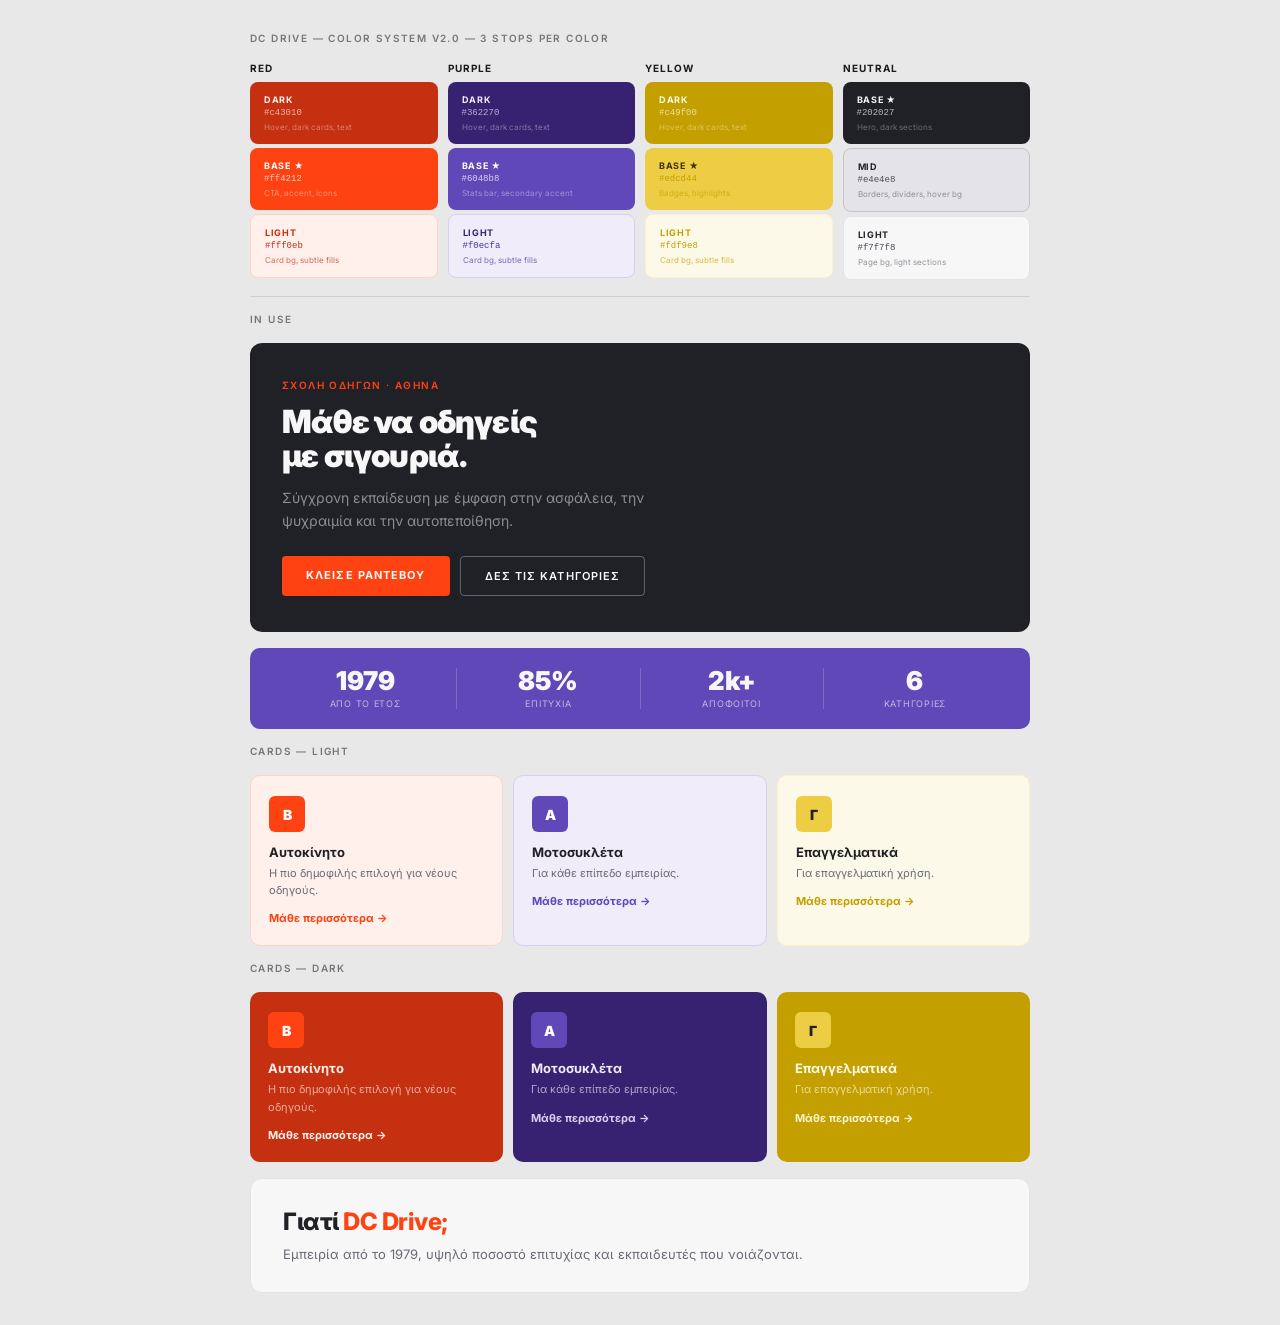
==== color-preview.html @ bf5eeef8 "Color: dark yellow #c49f00" ====
<!DOCTYPE html>
<html lang="el">
<head>
<meta charset="UTF-8">
<meta name="viewport" content="width=device-width, initial-scale=1.0">
<title>DC Drive — Color System</title>
<link rel="preconnect" href="https://fonts.googleapis.com">
<link rel="preconnect" href="https://fonts.gstatic.com" crossorigin>
<link href="https://fonts.googleapis.com/css2?family=Inter:wght@100..900&display=swap" rel="stylesheet">
<style>
* { box-sizing: border-box; margin: 0; padding: 0; }
body { font-family: 'Inter', sans-serif; background: #e8e8e8; padding: 32px 24px; }
.wrap { max-width: 780px; margin: 0 auto; display: flex; flex-direction: column; gap: 16px; }
.section-label { font-size: 10px; font-weight: 600; letter-spacing: 0.14em; text-transform: uppercase; color: #767676; margin-bottom: 2px; }

/* Color groups */
.color-groups { display: flex; gap: 10px; }
.color-group { flex: 1; display: flex; flex-direction: column; gap: 4px; }
.group-name { font-size: 10px; font-weight: 700; letter-spacing: 0.1em; text-transform: uppercase; color: #1a1a1a; margin-bottom: 4px; }
.stop { border-radius: 8px; padding: 12px 14px; display: flex; flex-direction: column; gap: 3px; }
.stop-name { font-size: 9px; font-weight: 700; letter-spacing: 0.08em; text-transform: uppercase; }
.stop-hex  { font-size: 9px; font-family: monospace; }
.stop-use  { font-size: 8px; opacity: 0.7; margin-top: 1px; }

/* Hero */
.mock-hero { background: #202027; border-radius: 12px; padding: 36px 32px; }
.mock-lbl { font-size: 10px; font-weight: 600; letter-spacing: 0.14em; text-transform: uppercase; color: #ff4212; margin-bottom: 14px; }
.mock-h1  { font-size: 32px; font-weight: 900; color: #f7f7f8; line-height: 1.05; letter-spacing: -0.025em; margin-bottom: 14px; }
.mock-sub { font-size: 14px; color: rgba(247,247,248,0.5); line-height: 1.65; margin-bottom: 24px; max-width: 400px; }
.mock-btns { display: flex; gap: 10px; flex-wrap: wrap; }
.btn-p { background: #ff4212; color: #f7f7f8; border: none; padding: 12px 24px; border-radius: 4px; font-size: 11px; font-weight: 700; letter-spacing: 0.1em; text-transform: uppercase; font-family: 'Inter',sans-serif; cursor: default; }
.btn-g { background: transparent; color: #f7f7f8; border: 1.5px solid rgba(247,247,248,0.3); padding: 12px 24px; border-radius: 4px; font-size: 11px; font-weight: 600; letter-spacing: 0.1em; text-transform: uppercase; font-family: 'Inter',sans-serif; cursor: default; }

/* Stats */
.mock-stats { background: #6048b8; border-radius: 10px; padding: 20px 24px; display: flex; }
.stat { flex: 1; text-align: center; border-right: 1px solid rgba(247,247,248,0.2); padding: 0 8px; }
.stat:last-child { border-right: none; }
.stat-num { font-size: 26px; font-weight: 900; color: #f7f7f8; line-height: 1; }
.stat-lbl { font-size: 9px; color: rgba(247,247,248,0.65); letter-spacing: 0.08em; text-transform: uppercase; margin-top: 4px; }

/* Cards */
.mock-cards { display: flex; gap: 10px; }
.card { flex: 1; border-radius: 10px; padding: 20px 18px; }
.card-icon { width: 36px; height: 36px; border-radius: 6px; margin-bottom: 12px; display: flex; align-items: center; justify-content: center; font-size: 14px; font-weight: 900; }
.card-title { font-size: 13px; font-weight: 700; margin-bottom: 5px; }
.card-desc  { font-size: 11px; line-height: 1.55; }
.card-cta   { font-size: 11px; font-weight: 700; margin-top: 12px; }

/* Light section */
.mock-light { background: #f7f7f8; border-radius: 12px; padding: 28px 32px; border: 1.5px solid #e4e4e8; }
.light-h { font-size: 24px; font-weight: 800; color: #202027; letter-spacing: -0.02em; margin-bottom: 8px; }
.light-s { font-size: 13px; color: #6a6a75; line-height: 1.6; }

/* Divider */
.divider { height: 1px; background: rgba(0,0,0,0.1); }
</style>
</head>
<body>
<div class="wrap">

<div class="section-label">DC Drive — Color System v2.0 — 3 stops per color</div>

<!-- Color groups -->
<div class="color-groups">

  <!-- RED -->
  <div class="color-group">
    <div class="group-name">Red</div>
    <div class="stop" style="background:#c43010">
      <div class="stop-name" style="color:#fff0eb">Dark</div>
      <div class="stop-hex" style="color:rgba(255,240,235,0.7)">#c43010</div>
      <div class="stop-use" style="color:rgba(255,240,235,0.6)">Hover, dark cards, text</div>
    </div>
    <div class="stop" style="background:#ff4212">
      <div class="stop-name" style="color:#fff">Base ★</div>
      <div class="stop-hex" style="color:rgba(255,255,255,0.75)">#ff4212</div>
      <div class="stop-use" style="color:rgba(255,255,255,0.6)">CTA, accent, icons</div>
    </div>
    <div class="stop" style="background:#fff0eb;border:1px solid #ffd4c5">
      <div class="stop-name" style="color:#c43010">Light</div>
      <div class="stop-hex" style="color:#c43010">#fff0eb</div>
      <div class="stop-use" style="color:#c43010">Card bg, subtle fills</div>
    </div>
  </div>

  <!-- PURPLE -->
  <div class="color-group">
    <div class="group-name">Purple</div>
    <div class="stop" style="background:#362270">
      <div class="stop-name" style="color:#f0ecfa">Dark</div>
      <div class="stop-hex" style="color:rgba(240,236,250,0.7)">#362270</div>
      <div class="stop-use" style="color:rgba(240,236,250,0.6)">Hover, dark cards, text</div>
    </div>
    <div class="stop" style="background:#6048b8">
      <div class="stop-name" style="color:#fff">Base ★</div>
      <div class="stop-hex" style="color:rgba(255,255,255,0.75)">#6048b8</div>
      <div class="stop-use" style="color:rgba(255,255,255,0.6)">Stats bar, secondary accent</div>
    </div>
    <div class="stop" style="background:#f0ecfa;border:1px solid #d8cef0">
      <div class="stop-name" style="color:#362270">Light</div>
      <div class="stop-hex" style="color:#4c3494">#f0ecfa</div>
      <div class="stop-use" style="color:#4c3494">Card bg, subtle fills</div>
    </div>
  </div>

  <!-- YELLOW -->
  <div class="color-group">
    <div class="group-name">Yellow</div>
    <div class="stop" style="background:#c49f00">
      <div class="stop-name" style="color:#fdf9e8">Dark</div>
      <div class="stop-hex" style="color:rgba(253,249,232,0.7)">#c49f00</div>
      <div class="stop-use" style="color:rgba(253,249,232,0.6)">Hover, dark cards, text</div>
    </div>
    <div class="stop" style="background:#edcd44">
      <div class="stop-name" style="color:#3d3000">Base ★</div>
      <div class="stop-hex" style="color:#c49f00">#edcd44</div>
      <div class="stop-use" style="color:#c49f00">Badges, highlights</div>
    </div>
    <div class="stop" style="background:#fdf9e8;border:1px solid #faf2cc">
      <div class="stop-name" style="color:#c49f00">Light</div>
      <div class="stop-hex" style="color:#c49f00">#fdf9e8</div>
      <div class="stop-use" style="color:#c49f00">Card bg, subtle fills</div>
    </div>
  </div>

  <!-- DARK/NEUTRAL -->
  <div class="color-group">
    <div class="group-name">Neutral</div>
    <div class="stop" style="background:#202027">
      <div class="stop-name" style="color:#f7f7f8">Base ★</div>
      <div class="stop-hex" style="color:rgba(247,247,248,0.7)">#202027</div>
      <div class="stop-use" style="color:rgba(247,247,248,0.5)">Hero, dark sections</div>
    </div>
    <div class="stop" style="background:#e4e4e8;border:1px solid #c4c4ca">
      <div class="stop-name" style="color:#202027">Mid</div>
      <div class="stop-hex" style="color:#4a4a54">#e4e4e8</div>
      <div class="stop-use" style="color:#6a6a75">Borders, dividers, hover bg</div>
    </div>
    <div class="stop" style="background:#f7f7f8;border:1px solid #e4e4e8">
      <div class="stop-name" style="color:#202027">Light</div>
      <div class="stop-hex" style="color:#4a4a54">#f7f7f8</div>
      <div class="stop-use" style="color:#6a6a75">Page bg, light sections</div>
    </div>
  </div>

</div>

<div class="divider"></div>

<!-- In use -->
<div class="section-label">In use</div>

<div class="mock-hero">
  <div class="mock-lbl">Σχολή Οδηγών · Αθήνα</div>
  <div class="mock-h1">Μάθε να οδηγείς<br>με σιγουριά.</div>
  <div class="mock-sub">Σύγχρονη εκπαίδευση με έμφαση στην ασφάλεια, την ψυχραιμία και την αυτοπεποίθηση.</div>
  <div class="mock-btns">
    <div class="btn-p">Κλείσε ραντεβού</div>
    <div class="btn-g">Δες τις κατηγορίες</div>
  </div>
</div>

<div class="mock-stats">
  <div class="stat"><div class="stat-num">1979</div><div class="stat-lbl">Από το έτος</div></div>
  <div class="stat"><div class="stat-num">85%</div><div class="stat-lbl">Επιτυχία</div></div>
  <div class="stat"><div class="stat-num">2k+</div><div class="stat-lbl">Απόφοιτοι</div></div>
  <div class="stat"><div class="stat-num">6</div><div class="stat-lbl">Κατηγορίες</div></div>
</div>

<!-- Light cards -->
<div class="section-label">Cards — light</div>
<div class="mock-cards">
  <div class="card" style="background:#fff0eb;border:1.5px solid #ffd4c5">
    <div class="card-icon" style="background:#ff4212;color:#fff">Β</div>
    <div class="card-title" style="color:#202027">Αυτοκίνητο</div>
    <div class="card-desc" style="color:#6a6a75">Η πιο δημοφιλής επιλογή για νέους οδηγούς.</div>
    <div class="card-cta" style="color:#ff4212">Μάθε περισσότερα →</div>
  </div>
  <div class="card" style="background:#f0ecfa;border:1.5px solid #d8cef0">
    <div class="card-icon" style="background:#6048b8;color:#fff">Α</div>
    <div class="card-title" style="color:#202027">Μοτοσυκλέτα</div>
    <div class="card-desc" style="color:#6a6a75">Για κάθε επίπεδο εμπειρίας.</div>
    <div class="card-cta" style="color:#6048b8">Μάθε περισσότερα →</div>
  </div>
  <div class="card" style="background:#fdf9e8;border:1.5px solid #faf2cc">
    <div class="card-icon" style="background:#edcd44;color:#202027">Γ</div>
    <div class="card-title" style="color:#202027">Επαγγελματικά</div>
    <div class="card-desc" style="color:#6a6a75">Για επαγγελματική χρήση.</div>
    <div class="card-cta" style="color:#c49f00">Μάθε περισσότερα →</div>
  </div>
</div>

<!-- Dark cards -->
<div class="section-label">Cards — dark</div>
<div class="mock-cards">
  <div class="card" style="background:#c43010">
    <div class="card-icon" style="background:#ff4212;color:#fff">Β</div>
    <div class="card-title" style="color:#fff0eb">Αυτοκίνητο</div>
    <div class="card-desc" style="color:rgba(255,240,235,0.65)">Η πιο δημοφιλής επιλογή για νέους οδηγούς.</div>
    <div class="card-cta" style="color:#fff0eb">Μάθε περισσότερα →</div>
  </div>
  <div class="card" style="background:#362270">
    <div class="card-icon" style="background:#6048b8;color:#fff">Α</div>
    <div class="card-title" style="color:#f0ecfa">Μοτοσυκλέτα</div>
    <div class="card-desc" style="color:rgba(240,236,250,0.65)">Για κάθε επίπεδο εμπειρίας.</div>
    <div class="card-cta" style="color:#d8cef0">Μάθε περισσότερα →</div>
  </div>
  <div class="card" style="background:#c49f00">
    <div class="card-icon" style="background:#edcd44;color:#202027">Γ</div>
    <div class="card-title" style="color:#fdf9e8">Επαγγελματικά</div>
    <div class="card-desc" style="color:rgba(253,249,232,0.65)">Για επαγγελματική χρήση.</div>
    <div class="card-cta" style="color:#faf2cc">Μάθε περισσότερα →</div>
  </div>
</div>

<div class="mock-light">
  <div class="light-h">Γιατί <span style="color:#ff4212">DC Drive;</span></div>
  <div class="light-s">Εμπειρία από το 1979, υψηλό ποσοστό επιτυχίας και εκπαιδευτές που νοιάζονται.</div>
</div>

</div>
</body>
</html>
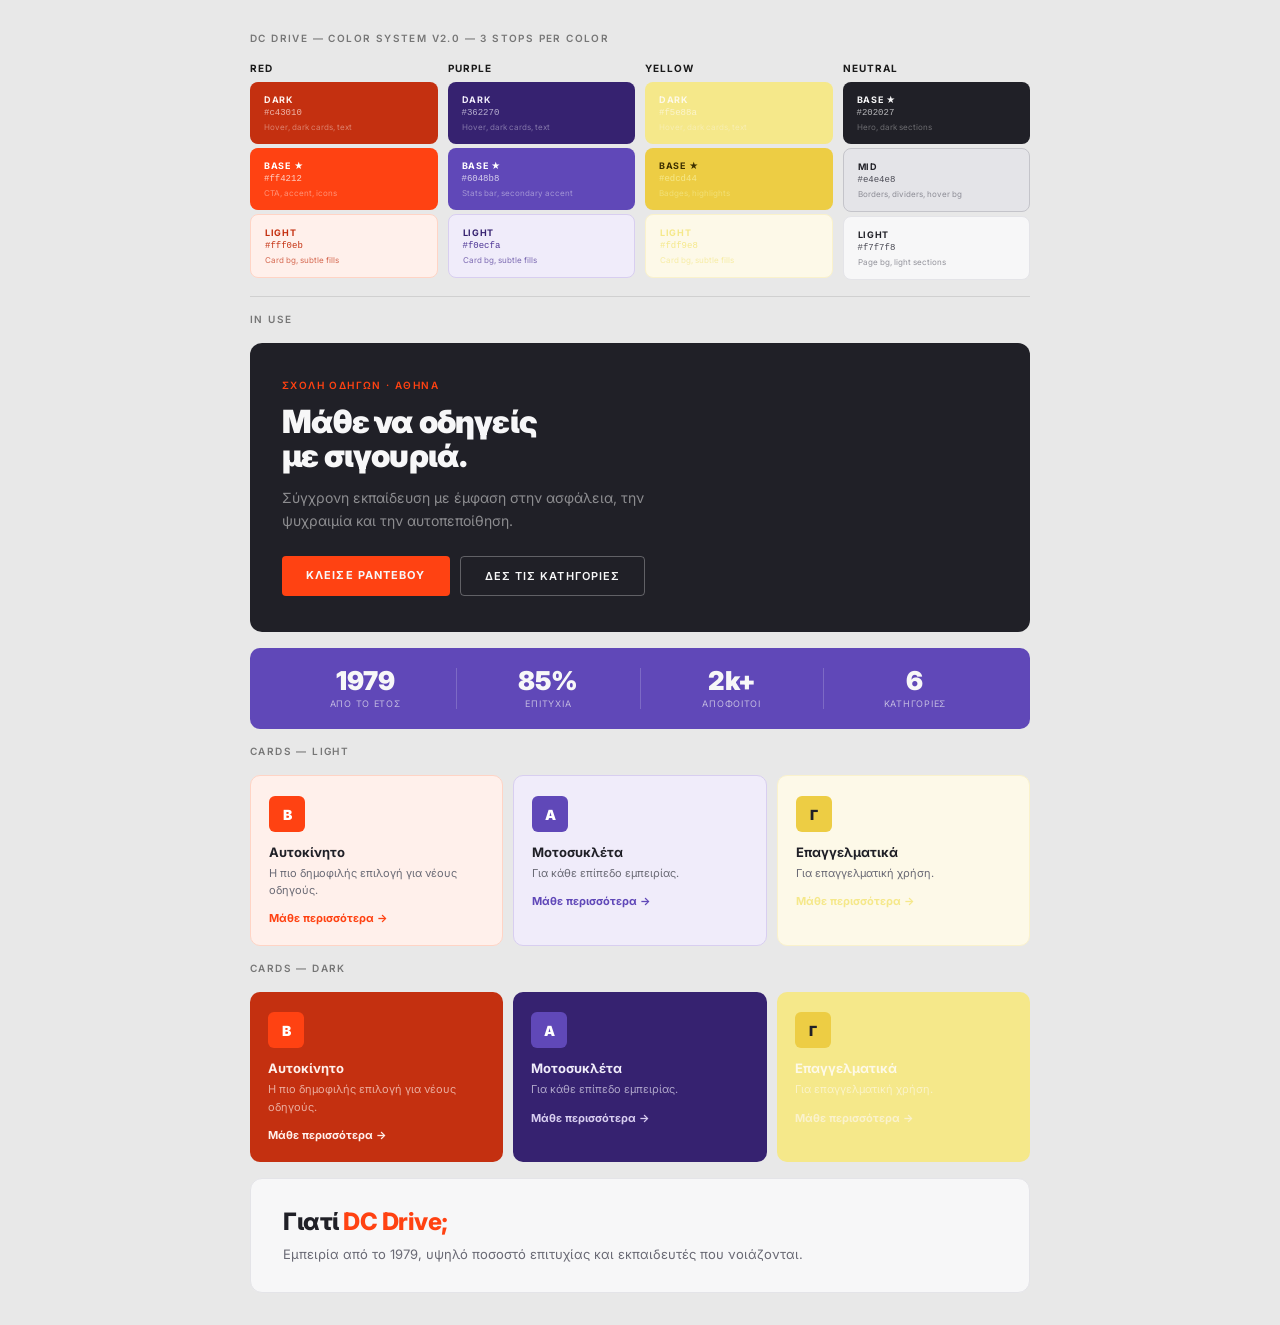
==== commit 0c8133cb: "Color: yellow mid #f5e88a instead of dark" ====
--- a/color-preview.html
+++ b/color-preview.html
@@ -106,20 +106,20 @@
   <!-- YELLOW -->
   <div class="color-group">
     <div class="group-name">Yellow</div>
-    <div class="stop" style="background:#c49f00">
+    <div class="stop" style="background:#f5e88a">
       <div class="stop-name" style="color:#fdf9e8">Dark</div>
-      <div class="stop-hex" style="color:rgba(253,249,232,0.7)">#c49f00</div>
+      <div class="stop-hex" style="color:rgba(253,249,232,0.7)">#f5e88a</div>
       <div class="stop-use" style="color:rgba(253,249,232,0.6)">Hover, dark cards, text</div>
     </div>
     <div class="stop" style="background:#edcd44">
       <div class="stop-name" style="color:#3d3000">Base ★</div>
-      <div class="stop-hex" style="color:#c49f00">#edcd44</div>
-      <div class="stop-use" style="color:#c49f00">Badges, highlights</div>
+      <div class="stop-hex" style="color:#f5e88a">#edcd44</div>
+      <div class="stop-use" style="color:#f5e88a">Badges, highlights</div>
     </div>
     <div class="stop" style="background:#fdf9e8;border:1px solid #faf2cc">
-      <div class="stop-name" style="color:#c49f00">Light</div>
-      <div class="stop-hex" style="color:#c49f00">#fdf9e8</div>
-      <div class="stop-use" style="color:#c49f00">Card bg, subtle fills</div>
+      <div class="stop-name" style="color:#f5e88a">Light</div>
+      <div class="stop-hex" style="color:#f5e88a">#fdf9e8</div>
+      <div class="stop-use" style="color:#f5e88a">Card bg, subtle fills</div>
     </div>
   </div>
 
@@ -186,7 +186,7 @@
     <div class="card-icon" style="background:#edcd44;color:#202027">Γ</div>
     <div class="card-title" style="color:#202027">Επαγγελματικά</div>
     <div class="card-desc" style="color:#6a6a75">Για επαγγελματική χρήση.</div>
-    <div class="card-cta" style="color:#c49f00">Μάθε περισσότερα →</div>
+    <div class="card-cta" style="color:#f5e88a">Μάθε περισσότερα →</div>
   </div>
 </div>
 
@@ -205,7 +205,7 @@
     <div class="card-desc" style="color:rgba(240,236,250,0.65)">Για κάθε επίπεδο εμπειρίας.</div>
     <div class="card-cta" style="color:#d8cef0">Μάθε περισσότερα →</div>
   </div>
-  <div class="card" style="background:#c49f00">
+  <div class="card" style="background:#f5e88a">
     <div class="card-icon" style="background:#edcd44;color:#202027">Γ</div>
     <div class="card-title" style="color:#fdf9e8">Επαγγελματικά</div>
     <div class="card-desc" style="color:rgba(253,249,232,0.65)">Για επαγγελματική χρήση.</div>
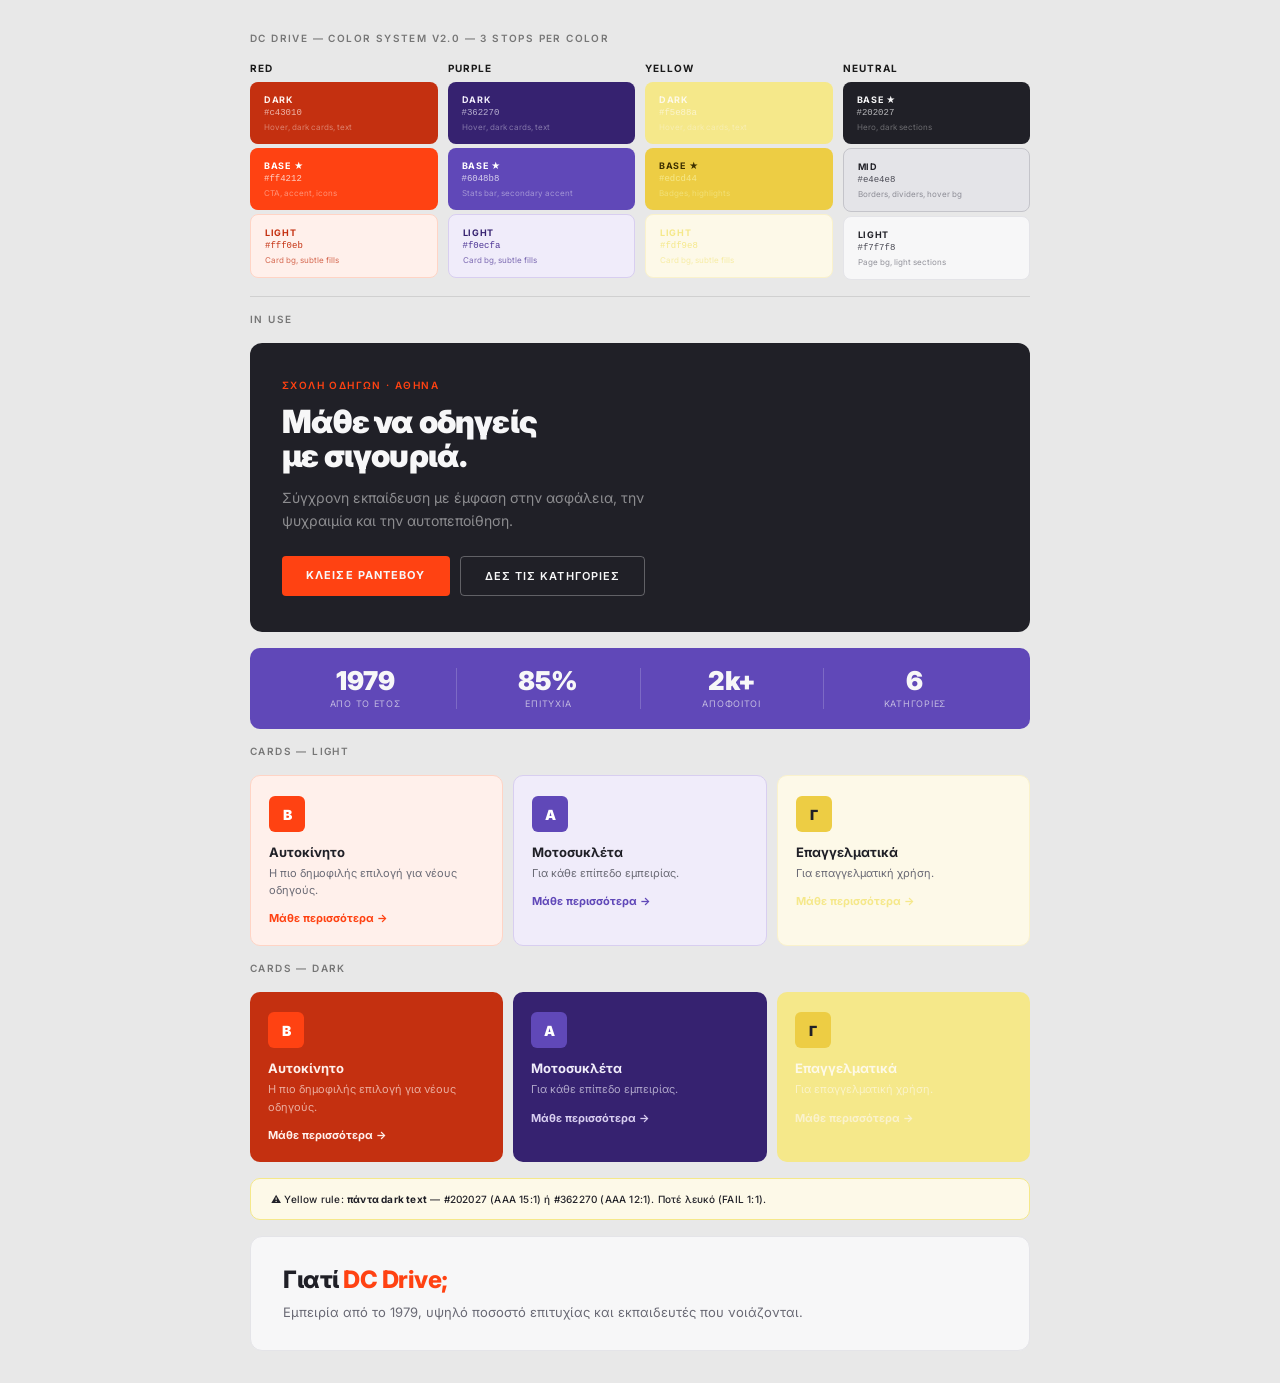
==== commit 298d38fd: "Color: fix yellow contrast — dark text only, add WCAG note" ====
--- a/color-preview.html
+++ b/color-preview.html
@@ -213,6 +213,9 @@
   </div>
 </div>
 
+<div style="background:#fdf9e8;border:1.5px solid #f5e88a;border-radius:10px;padding:14px 20px;font-size:10px;color:#202027;font-weight:500;letter-spacing:0.02em">
+  ⚠ Yellow rule: <strong>πάντα dark text</strong> — #202027 (AAA 15:1) ή #362270 (AAA 12:1). Ποτέ λευκό (FAIL 1:1).
+</div>
 <div class="mock-light">
   <div class="light-h">Γιατί <span style="color:#ff4212">DC Drive;</span></div>
   <div class="light-s">Εμπειρία από το 1979, υψηλό ποσοστό επιτυχίας και εκπαιδευτές που νοιάζονται.</div>
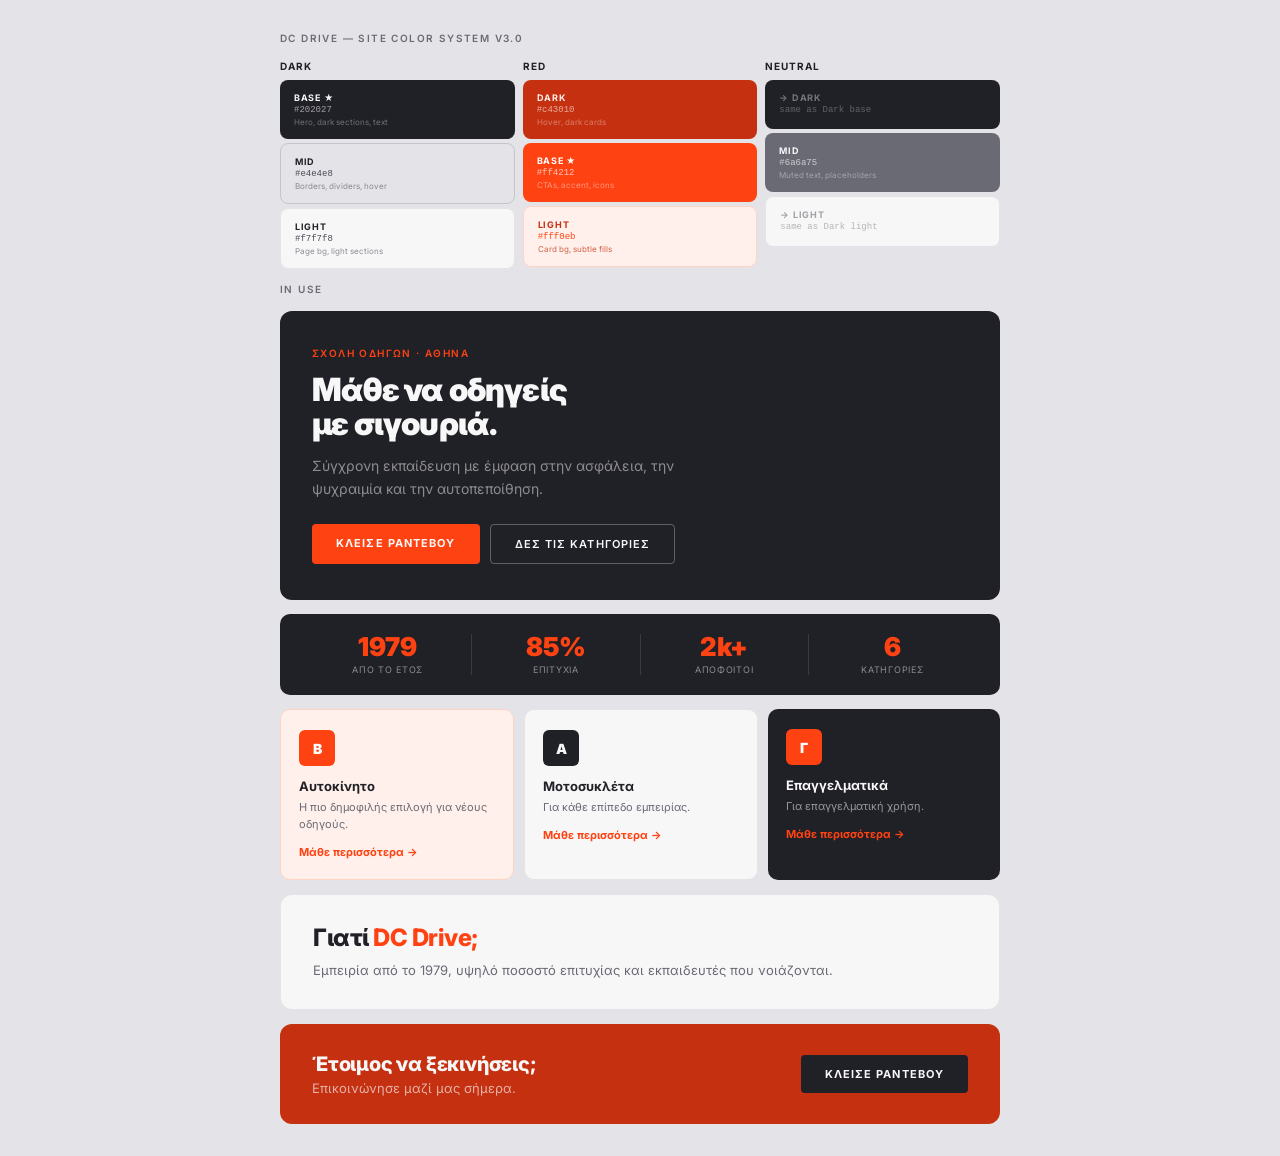
==== commit 31853af6: "Color system v3.0 — Dark + Red + Neutral only" ====
--- a/color-preview.html
+++ b/color-preview.html
@@ -9,18 +9,18 @@
 <link href="https://fonts.googleapis.com/css2?family=Inter:wght@100..900&display=swap" rel="stylesheet">
 <style>
 * { box-sizing: border-box; margin: 0; padding: 0; }
-body { font-family: 'Inter', sans-serif; background: #e8e8e8; padding: 32px 24px; }
-.wrap { max-width: 780px; margin: 0 auto; display: flex; flex-direction: column; gap: 16px; }
-.section-label { font-size: 10px; font-weight: 600; letter-spacing: 0.14em; text-transform: uppercase; color: #767676; margin-bottom: 2px; }
+body { font-family: 'Inter', sans-serif; background: #e4e4e8; padding: 32px 24px; }
+.wrap { max-width: 720px; margin: 0 auto; display: flex; flex-direction: column; gap: 14px; }
+.label { font-size: 10px; font-weight: 600; letter-spacing: 0.14em; text-transform: uppercase; color: #6a6a75; margin-bottom: 2px; }
 
-/* Color groups */
-.color-groups { display: flex; gap: 10px; }
-.color-group { flex: 1; display: flex; flex-direction: column; gap: 4px; }
-.group-name { font-size: 10px; font-weight: 700; letter-spacing: 0.1em; text-transform: uppercase; color: #1a1a1a; margin-bottom: 4px; }
-.stop { border-radius: 8px; padding: 12px 14px; display: flex; flex-direction: column; gap: 3px; }
-.stop-name { font-size: 9px; font-weight: 700; letter-spacing: 0.08em; text-transform: uppercase; }
-.stop-hex  { font-size: 9px; font-family: monospace; }
-.stop-use  { font-size: 8px; opacity: 0.7; margin-top: 1px; }
+/* Palette */
+.palette { display: flex; gap: 8px; }
+.group { flex: 1; display: flex; flex-direction: column; gap: 4px; }
+.group-name { font-size: 10px; font-weight: 700; letter-spacing: 0.1em; text-transform: uppercase; color: #202027; margin-bottom: 4px; }
+.stop { border-radius: 8px; padding: 12px 14px; }
+.stop-name { font-size: 9px; font-weight: 700; letter-spacing: 0.08em; text-transform: uppercase; margin-bottom: 2px; }
+.stop-hex  { font-size: 9px; font-family: monospace; margin-bottom: 2px; }
+.stop-use  { font-size: 8px; opacity: 0.75; }
 
 /* Hero */
 .mock-hero { background: #202027; border-radius: 12px; padding: 36px 32px; }
@@ -32,11 +32,11 @@
 .btn-g { background: transparent; color: #f7f7f8; border: 1.5px solid rgba(247,247,248,0.3); padding: 12px 24px; border-radius: 4px; font-size: 11px; font-weight: 600; letter-spacing: 0.1em; text-transform: uppercase; font-family: 'Inter',sans-serif; cursor: default; }
 
 /* Stats */
-.mock-stats { background: #6048b8; border-radius: 10px; padding: 20px 24px; display: flex; }
-.stat { flex: 1; text-align: center; border-right: 1px solid rgba(247,247,248,0.2); padding: 0 8px; }
+.mock-stats { background: #202027; border-radius: 10px; padding: 20px 24px; display: flex; }
+.stat { flex: 1; text-align: center; border-right: 1px solid rgba(247,247,248,0.12); padding: 0 8px; }
 .stat:last-child { border-right: none; }
-.stat-num { font-size: 26px; font-weight: 900; color: #f7f7f8; line-height: 1; }
-.stat-lbl { font-size: 9px; color: rgba(247,247,248,0.65); letter-spacing: 0.08em; text-transform: uppercase; margin-top: 4px; }
+.stat-num { font-size: 26px; font-weight: 900; color: #ff4212; line-height: 1; }
+.stat-lbl { font-size: 9px; color: rgba(247,247,248,0.5); letter-spacing: 0.08em; text-transform: uppercase; margin-top: 4px; }
 
 /* Cards */
 .mock-cards { display: flex; gap: 10px; }
@@ -51,104 +51,81 @@
 .light-h { font-size: 24px; font-weight: 800; color: #202027; letter-spacing: -0.02em; margin-bottom: 8px; }
 .light-s { font-size: 13px; color: #6a6a75; line-height: 1.6; }
 
-/* Divider */
-.divider { height: 1px; background: rgba(0,0,0,0.1); }
+/* CTA dark */
+.mock-cta { background: #c43010; border-radius: 12px; padding: 28px 32px; display: flex; align-items: center; justify-content: space-between; flex-wrap: wrap; gap: 16px; }
+.cta-text h3 { font-size: 20px; font-weight: 800; color: #f7f7f8; letter-spacing: -0.01em; }
+.cta-text p  { font-size: 13px; color: rgba(247,247,248,0.65); margin-top: 4px; }
 </style>
 </head>
 <body>
 <div class="wrap">
 
-<div class="section-label">DC Drive — Color System v2.0 — 3 stops per color</div>
+<div class="label">DC Drive — Site Color System v3.0</div>
 
-<!-- Color groups -->
-<div class="color-groups">
+<!-- Palette — 3 colors, 3 stops each -->
+<div class="palette">
 
-  <!-- RED -->
-  <div class="color-group">
+  <div class="group">
+    <div class="group-name">Dark</div>
+    <div class="stop" style="background:#202027">
+      <div class="stop-name" style="color:#f7f7f8">Base ★</div>
+      <div class="stop-hex"  style="color:rgba(247,247,248,0.6)">#202027</div>
+      <div class="stop-use"  style="color:rgba(247,247,248,0.5)">Hero, dark sections, text</div>
+    </div>
+    <div class="stop" style="background:#e4e4e8;border:1px solid #c4c4ca">
+      <div class="stop-name" style="color:#202027">Mid</div>
+      <div class="stop-hex"  style="color:#4a4a54">#e4e4e8</div>
+      <div class="stop-use"  style="color:#6a6a75">Borders, dividers, hover</div>
+    </div>
+    <div class="stop" style="background:#f7f7f8;border:1px solid #e4e4e8">
+      <div class="stop-name" style="color:#202027">Light</div>
+      <div class="stop-hex"  style="color:#4a4a54">#f7f7f8</div>
+      <div class="stop-use"  style="color:#6a6a75">Page bg, light sections</div>
+    </div>
+  </div>
+
+  <div class="group">
     <div class="group-name">Red</div>
     <div class="stop" style="background:#c43010">
       <div class="stop-name" style="color:#fff0eb">Dark</div>
-      <div class="stop-hex" style="color:rgba(255,240,235,0.7)">#c43010</div>
-      <div class="stop-use" style="color:rgba(255,240,235,0.6)">Hover, dark cards, text</div>
+      <div class="stop-hex"  style="color:rgba(255,240,235,0.65)">#c43010</div>
+      <div class="stop-use"  style="color:rgba(255,240,235,0.55)">Hover, dark cards</div>
     </div>
     <div class="stop" style="background:#ff4212">
       <div class="stop-name" style="color:#fff">Base ★</div>
-      <div class="stop-hex" style="color:rgba(255,255,255,0.75)">#ff4212</div>
-      <div class="stop-use" style="color:rgba(255,255,255,0.6)">CTA, accent, icons</div>
+      <div class="stop-hex"  style="color:rgba(255,255,255,0.7)">#ff4212</div>
+      <div class="stop-use"  style="color:rgba(255,255,255,0.6)">CTAs, accent, icons</div>
     </div>
     <div class="stop" style="background:#fff0eb;border:1px solid #ffd4c5">
       <div class="stop-name" style="color:#c43010">Light</div>
-      <div class="stop-hex" style="color:#c43010">#fff0eb</div>
-      <div class="stop-use" style="color:#c43010">Card bg, subtle fills</div>
+      <div class="stop-hex"  style="color:#ff4212">#fff0eb</div>
+      <div class="stop-use"  style="color:#c43010">Card bg, subtle fills</div>
     </div>
   </div>
 
-  <!-- PURPLE -->
-  <div class="color-group">
-    <div class="group-name">Purple</div>
-    <div class="stop" style="background:#362270">
-      <div class="stop-name" style="color:#f0ecfa">Dark</div>
-      <div class="stop-hex" style="color:rgba(240,236,250,0.7)">#362270</div>
-      <div class="stop-use" style="color:rgba(240,236,250,0.6)">Hover, dark cards, text</div>
-    </div>
-    <div class="stop" style="background:#6048b8">
-      <div class="stop-name" style="color:#fff">Base ★</div>
-      <div class="stop-hex" style="color:rgba(255,255,255,0.75)">#6048b8</div>
-      <div class="stop-use" style="color:rgba(255,255,255,0.6)">Stats bar, secondary accent</div>
-    </div>
-    <div class="stop" style="background:#f0ecfa;border:1px solid #d8cef0">
-      <div class="stop-name" style="color:#362270">Light</div>
-      <div class="stop-hex" style="color:#4c3494">#f0ecfa</div>
-      <div class="stop-use" style="color:#4c3494">Card bg, subtle fills</div>
-    </div>
-  </div>
-
-  <!-- YELLOW -->
-  <div class="color-group">
-    <div class="group-name">Yellow</div>
-    <div class="stop" style="background:#f5e88a">
-      <div class="stop-name" style="color:#fdf9e8">Dark</div>
-      <div class="stop-hex" style="color:rgba(253,249,232,0.7)">#f5e88a</div>
-      <div class="stop-use" style="color:rgba(253,249,232,0.6)">Hover, dark cards, text</div>
-    </div>
-    <div class="stop" style="background:#edcd44">
-      <div class="stop-name" style="color:#3d3000">Base ★</div>
-      <div class="stop-hex" style="color:#f5e88a">#edcd44</div>
-      <div class="stop-use" style="color:#f5e88a">Badges, highlights</div>
-    </div>
-    <div class="stop" style="background:#fdf9e8;border:1px solid #faf2cc">
-      <div class="stop-name" style="color:#f5e88a">Light</div>
-      <div class="stop-hex" style="color:#f5e88a">#fdf9e8</div>
-      <div class="stop-use" style="color:#f5e88a">Card bg, subtle fills</div>
-    </div>
-  </div>
-
-  <!-- DARK/NEUTRAL -->
-  <div class="color-group">
+  <div class="group">
     <div class="group-name">Neutral</div>
     <div class="stop" style="background:#202027">
-      <div class="stop-name" style="color:#f7f7f8">Base ★</div>
-      <div class="stop-hex" style="color:rgba(247,247,248,0.7)">#202027</div>
-      <div class="stop-use" style="color:rgba(247,247,248,0.5)">Hero, dark sections</div>
+      <div class="stop-name" style="color:rgba(247,247,248,0.4)">→ Dark</div>
+      <div class="stop-hex"  style="color:rgba(247,247,248,0.3)">same as Dark base</div>
+      <div class="stop-use"  style="color:rgba(247,247,248,0.3)"> </div>
     </div>
-    <div class="stop" style="background:#e4e4e8;border:1px solid #c4c4ca">
-      <div class="stop-name" style="color:#202027">Mid</div>
-      <div class="stop-hex" style="color:#4a4a54">#e4e4e8</div>
-      <div class="stop-use" style="color:#6a6a75">Borders, dividers, hover bg</div>
+    <div class="stop" style="background:#6a6a75">
+      <div class="stop-name" style="color:#f7f7f8">Mid</div>
+      <div class="stop-hex"  style="color:rgba(247,247,248,0.7)">#6a6a75</div>
+      <div class="stop-use"  style="color:rgba(247,247,248,0.55)">Muted text, placeholders</div>
     </div>
     <div class="stop" style="background:#f7f7f8;border:1px solid #e4e4e8">
-      <div class="stop-name" style="color:#202027">Light</div>
-      <div class="stop-hex" style="color:#4a4a54">#f7f7f8</div>
-      <div class="stop-use" style="color:#6a6a75">Page bg, light sections</div>
+      <div class="stop-name" style="color:rgba(32,32,39,0.4)">→ Light</div>
+      <div class="stop-hex"  style="color:rgba(32,32,39,0.3)">same as Dark light</div>
+      <div class="stop-use"  style="color:rgba(32,32,39,0.3)"> </div>
     </div>
   </div>
 
 </div>
 
-<div class="divider"></div>
-
 <!-- In use -->
-<div class="section-label">In use</div>
+<div class="label">In use</div>
 
 <div class="mock-hero">
   <div class="mock-lbl">Σχολή Οδηγών · Αθήνα</div>
@@ -167,60 +144,40 @@
   <div class="stat"><div class="stat-num">6</div><div class="stat-lbl">Κατηγορίες</div></div>
 </div>
 
-<!-- Light cards -->
-<div class="section-label">Cards — light</div>
 <div class="mock-cards">
   <div class="card" style="background:#fff0eb;border:1.5px solid #ffd4c5">
     <div class="card-icon" style="background:#ff4212;color:#fff">Β</div>
     <div class="card-title" style="color:#202027">Αυτοκίνητο</div>
-    <div class="card-desc" style="color:#6a6a75">Η πιο δημοφιλής επιλογή για νέους οδηγούς.</div>
-    <div class="card-cta" style="color:#ff4212">Μάθε περισσότερα →</div>
+    <div class="card-desc"  style="color:#6a6a75">Η πιο δημοφιλής επιλογή για νέους οδηγούς.</div>
+    <div class="card-cta"   style="color:#ff4212">Μάθε περισσότερα →</div>
   </div>
-  <div class="card" style="background:#f0ecfa;border:1.5px solid #d8cef0">
-    <div class="card-icon" style="background:#6048b8;color:#fff">Α</div>
+  <div class="card" style="background:#f7f7f8;border:1.5px solid #e4e4e8">
+    <div class="card-icon" style="background:#202027;color:#f7f7f8">Α</div>
     <div class="card-title" style="color:#202027">Μοτοσυκλέτα</div>
-    <div class="card-desc" style="color:#6a6a75">Για κάθε επίπεδο εμπειρίας.</div>
-    <div class="card-cta" style="color:#6048b8">Μάθε περισσότερα →</div>
+    <div class="card-desc"  style="color:#6a6a75">Για κάθε επίπεδο εμπειρίας.</div>
+    <div class="card-cta"   style="color:#ff4212">Μάθε περισσότερα →</div>
   </div>
-  <div class="card" style="background:#fdf9e8;border:1.5px solid #faf2cc">
-    <div class="card-icon" style="background:#edcd44;color:#202027">Γ</div>
-    <div class="card-title" style="color:#202027">Επαγγελματικά</div>
-    <div class="card-desc" style="color:#6a6a75">Για επαγγελματική χρήση.</div>
-    <div class="card-cta" style="color:#f5e88a">Μάθε περισσότερα →</div>
+  <div class="card" style="background:#202027">
+    <div class="card-icon" style="background:#ff4212;color:#fff">Γ</div>
+    <div class="card-title" style="color:#f7f7f8">Επαγγελματικά</div>
+    <div class="card-desc"  style="color:rgba(247,247,248,0.55)">Για επαγγελματική χρήση.</div>
+    <div class="card-cta"   style="color:#ff4212">Μάθε περισσότερα →</div>
   </div>
 </div>
 
-<!-- Dark cards -->
-<div class="section-label">Cards — dark</div>
-<div class="mock-cards">
-  <div class="card" style="background:#c43010">
-    <div class="card-icon" style="background:#ff4212;color:#fff">Β</div>
-    <div class="card-title" style="color:#fff0eb">Αυτοκίνητο</div>
-    <div class="card-desc" style="color:rgba(255,240,235,0.65)">Η πιο δημοφιλής επιλογή για νέους οδηγούς.</div>
-    <div class="card-cta" style="color:#fff0eb">Μάθε περισσότερα →</div>
-  </div>
-  <div class="card" style="background:#362270">
-    <div class="card-icon" style="background:#6048b8;color:#fff">Α</div>
-    <div class="card-title" style="color:#f0ecfa">Μοτοσυκλέτα</div>
-    <div class="card-desc" style="color:rgba(240,236,250,0.65)">Για κάθε επίπεδο εμπειρίας.</div>
-    <div class="card-cta" style="color:#d8cef0">Μάθε περισσότερα →</div>
-  </div>
-  <div class="card" style="background:#f5e88a">
-    <div class="card-icon" style="background:#edcd44;color:#202027">Γ</div>
-    <div class="card-title" style="color:#fdf9e8">Επαγγελματικά</div>
-    <div class="card-desc" style="color:rgba(253,249,232,0.65)">Για επαγγελματική χρήση.</div>
-    <div class="card-cta" style="color:#faf2cc">Μάθε περισσότερα →</div>
-  </div>
-</div>
-
-<div style="background:#fdf9e8;border:1.5px solid #f5e88a;border-radius:10px;padding:14px 20px;font-size:10px;color:#202027;font-weight:500;letter-spacing:0.02em">
-  ⚠ Yellow rule: <strong>πάντα dark text</strong> — #202027 (AAA 15:1) ή #362270 (AAA 12:1). Ποτέ λευκό (FAIL 1:1).
-</div>
 <div class="mock-light">
   <div class="light-h">Γιατί <span style="color:#ff4212">DC Drive;</span></div>
   <div class="light-s">Εμπειρία από το 1979, υψηλό ποσοστό επιτυχίας και εκπαιδευτές που νοιάζονται.</div>
 </div>
 
+<div class="mock-cta">
+  <div class="cta-text">
+    <h3>Έτοιμος να ξεκινήσεις;</h3>
+    <p>Επικοινώνησε μαζί μας σήμερα.</p>
+  </div>
+  <div class="btn-p" style="background:#202027;border:none">Κλείσε ραντεβού</div>
+</div>
+
 </div>
 </body>
 </html>
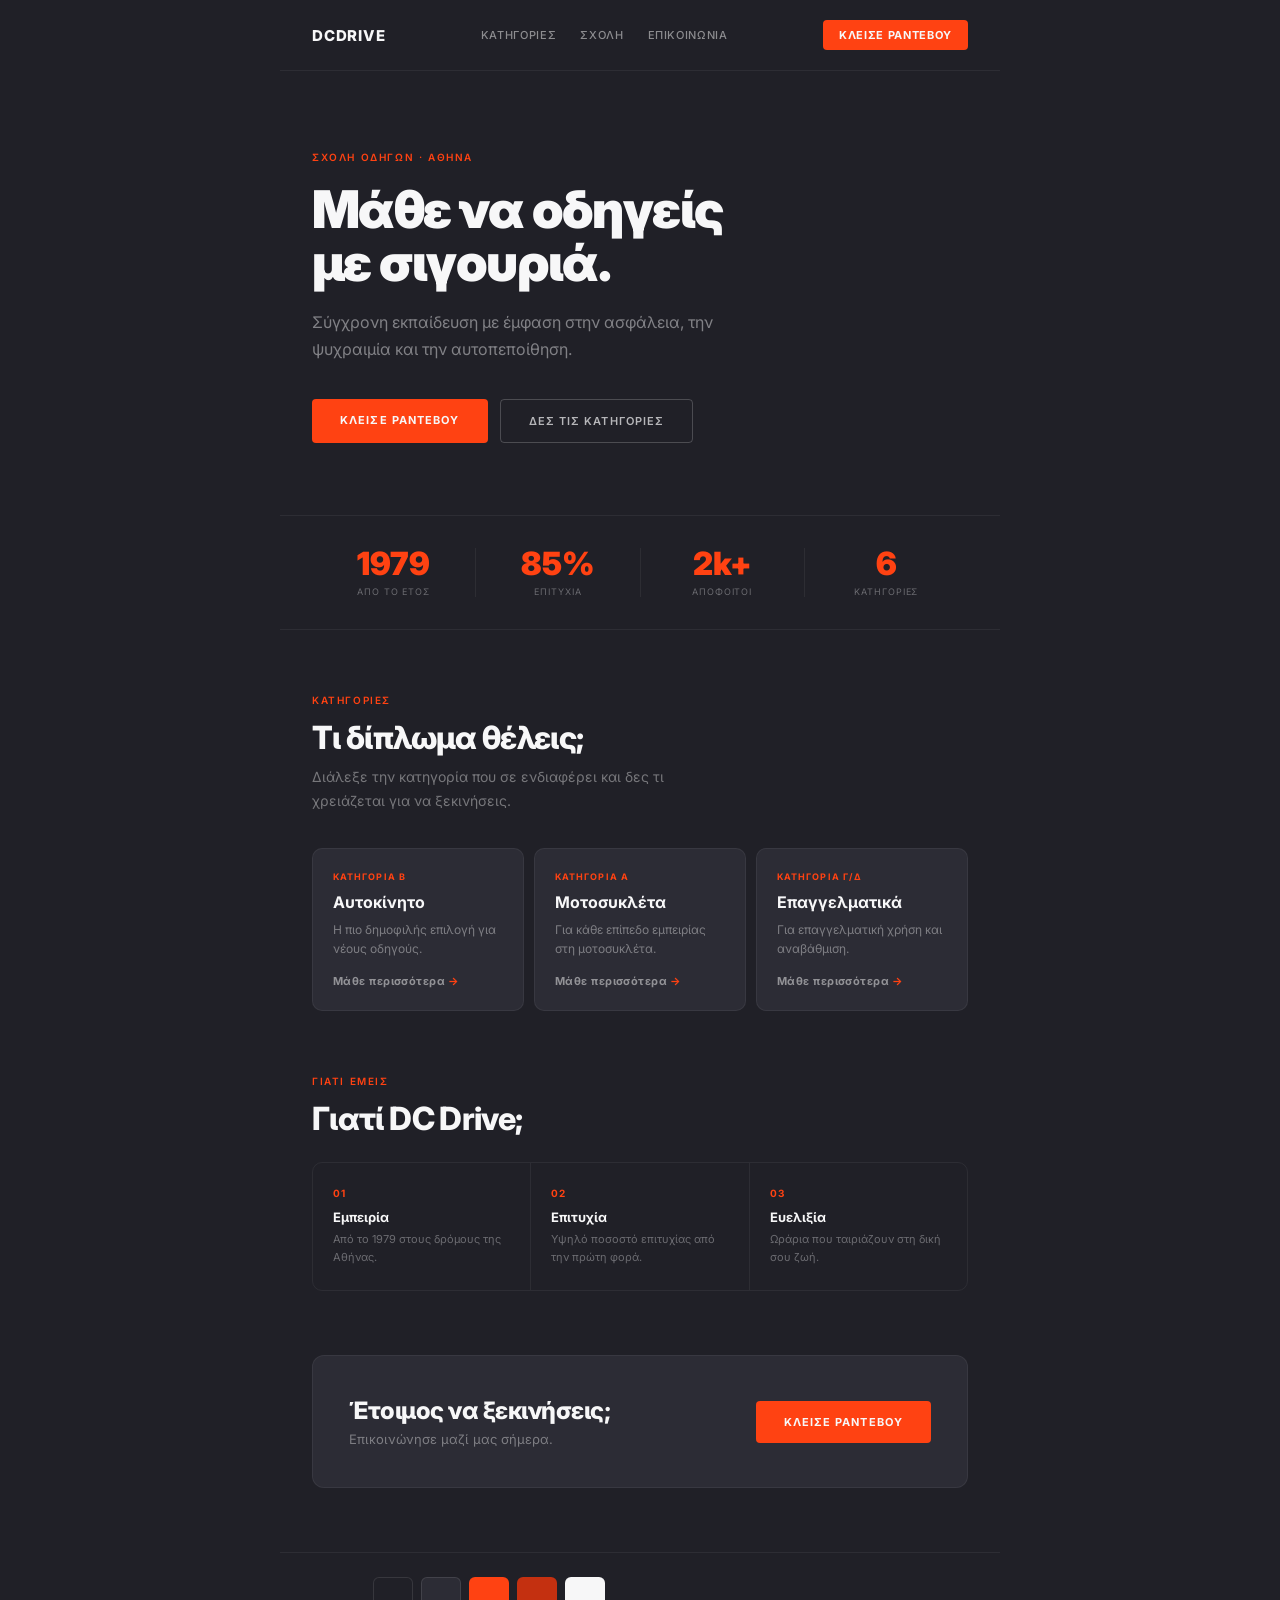
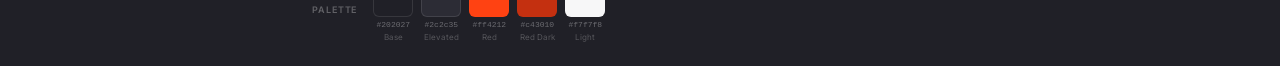
==== commit 149e355f: "Color preview v4 — full dark theme with elevated #2c2c35" ====
--- a/color-preview.html
+++ b/color-preview.html
@@ -3,179 +3,195 @@
 <head>
 <meta charset="UTF-8">
 <meta name="viewport" content="width=device-width, initial-scale=1.0">
-<title>DC Drive — Color System</title>
+<title>DC Drive — Dark Theme Preview</title>
 <link rel="preconnect" href="https://fonts.googleapis.com">
 <link rel="preconnect" href="https://fonts.gstatic.com" crossorigin>
 <link href="https://fonts.googleapis.com/css2?family=Inter:wght@100..900&display=swap" rel="stylesheet">
 <style>
 * { box-sizing: border-box; margin: 0; padding: 0; }
-body { font-family: 'Inter', sans-serif; background: #e4e4e8; padding: 32px 24px; }
-.wrap { max-width: 720px; margin: 0 auto; display: flex; flex-direction: column; gap: 14px; }
-.label { font-size: 10px; font-weight: 600; letter-spacing: 0.14em; text-transform: uppercase; color: #6a6a75; margin-bottom: 2px; }
+body { font-family: 'Inter', sans-serif; background: #202027; padding: 0; }
+.wrap { max-width: 720px; margin: 0 auto; }
 
-/* Palette */
-.palette { display: flex; gap: 8px; }
-.group { flex: 1; display: flex; flex-direction: column; gap: 4px; }
-.group-name { font-size: 10px; font-weight: 700; letter-spacing: 0.1em; text-transform: uppercase; color: #202027; margin-bottom: 4px; }
-.stop { border-radius: 8px; padding: 12px 14px; }
-.stop-name { font-size: 9px; font-weight: 700; letter-spacing: 0.08em; text-transform: uppercase; margin-bottom: 2px; }
-.stop-hex  { font-size: 9px; font-family: monospace; margin-bottom: 2px; }
-.stop-use  { font-size: 8px; opacity: 0.75; }
+/* Nav */
+.nav { padding: 20px 32px; display: flex; justify-content: space-between; align-items: center; border-bottom: 1px solid rgba(255,255,255,0.06); }
+.nav-logo { font-size: 15px; font-weight: 800; color: #f7f7f8; letter-spacing: 0.05em; }
+.nav-links { display: flex; gap: 24px; }
+.nav-link { font-size: 11px; font-weight: 500; color: rgba(247,247,248,0.5); letter-spacing: 0.06em; text-transform: uppercase; }
+.nav-cta { font-size: 11px; font-weight: 700; color: #f7f7f8; background: #ff4212; padding: 8px 16px; border-radius: 4px; letter-spacing: 0.06em; text-transform: uppercase; }
 
 /* Hero */
-.mock-hero { background: #202027; border-radius: 12px; padding: 36px 32px; }
-.mock-lbl { font-size: 10px; font-weight: 600; letter-spacing: 0.14em; text-transform: uppercase; color: #ff4212; margin-bottom: 14px; }
-.mock-h1  { font-size: 32px; font-weight: 900; color: #f7f7f8; line-height: 1.05; letter-spacing: -0.025em; margin-bottom: 14px; }
-.mock-sub { font-size: 14px; color: rgba(247,247,248,0.5); line-height: 1.65; margin-bottom: 24px; max-width: 400px; }
-.mock-btns { display: flex; gap: 10px; flex-wrap: wrap; }
-.btn-p { background: #ff4212; color: #f7f7f8; border: none; padding: 12px 24px; border-radius: 4px; font-size: 11px; font-weight: 700; letter-spacing: 0.1em; text-transform: uppercase; font-family: 'Inter',sans-serif; cursor: default; }
-.btn-g { background: transparent; color: #f7f7f8; border: 1.5px solid rgba(247,247,248,0.3); padding: 12px 24px; border-radius: 4px; font-size: 11px; font-weight: 600; letter-spacing: 0.1em; text-transform: uppercase; font-family: 'Inter',sans-serif; cursor: default; }
+.hero { padding: 80px 32px 72px; }
+.hero-lbl { font-size: 10px; font-weight: 600; letter-spacing: 0.16em; text-transform: uppercase; color: #ff4212; margin-bottom: 20px; }
+.hero-h1  { font-size: 52px; font-weight: 900; color: #f7f7f8; line-height: 1.02; letter-spacing: -0.03em; margin-bottom: 20px; }
+.hero-sub { font-size: 16px; color: rgba(247,247,248,0.45); line-height: 1.7; margin-bottom: 36px; max-width: 420px; }
+.hero-btns { display: flex; gap: 12px; }
+.btn-p { background: #ff4212; color: #f7f7f8; padding: 14px 28px; border-radius: 4px; font-size: 11px; font-weight: 700; letter-spacing: 0.1em; text-transform: uppercase; }
+.btn-g { background: transparent; color: rgba(247,247,248,0.7); border: 1.5px solid rgba(247,247,248,0.2); padding: 14px 28px; border-radius: 4px; font-size: 11px; font-weight: 600; letter-spacing: 0.1em; text-transform: uppercase; }
 
 /* Stats */
-.mock-stats { background: #202027; border-radius: 10px; padding: 20px 24px; display: flex; }
-.stat { flex: 1; text-align: center; border-right: 1px solid rgba(247,247,248,0.12); padding: 0 8px; }
+.stats { padding: 32px; border-top: 1px solid rgba(255,255,255,0.06); border-bottom: 1px solid rgba(255,255,255,0.06); display: flex; }
+.stat { flex: 1; text-align: center; border-right: 1px solid rgba(255,255,255,0.06); padding: 0 16px; }
 .stat:last-child { border-right: none; }
-.stat-num { font-size: 26px; font-weight: 900; color: #ff4212; line-height: 1; }
-.stat-lbl { font-size: 9px; color: rgba(247,247,248,0.5); letter-spacing: 0.08em; text-transform: uppercase; margin-top: 4px; }
+.stat-num { font-size: 32px; font-weight: 900; color: #ff4212; line-height: 1; }
+.stat-lbl { font-size: 9px; color: rgba(247,247,248,0.35); letter-spacing: 0.1em; text-transform: uppercase; margin-top: 6px; }
 
-/* Cards */
-.mock-cards { display: flex; gap: 10px; }
-.card { flex: 1; border-radius: 10px; padding: 20px 18px; }
-.card-icon { width: 36px; height: 36px; border-radius: 6px; margin-bottom: 12px; display: flex; align-items: center; justify-content: center; font-size: 14px; font-weight: 900; }
-.card-title { font-size: 13px; font-weight: 700; margin-bottom: 5px; }
-.card-desc  { font-size: 11px; line-height: 1.55; }
-.card-cta   { font-size: 11px; font-weight: 700; margin-top: 12px; }
+/* Section */
+.section { padding: 64px 32px; }
+.section-lbl { font-size: 10px; font-weight: 600; letter-spacing: 0.16em; text-transform: uppercase; color: #ff4212; margin-bottom: 12px; }
+.section-h2 { font-size: 32px; font-weight: 800; color: #f7f7f8; letter-spacing: -0.02em; margin-bottom: 8px; }
+.section-sub { font-size: 14px; color: rgba(247,247,248,0.4); line-height: 1.65; max-width: 400px; margin-bottom: 36px; }
 
-/* Light section */
-.mock-light { background: #f7f7f8; border-radius: 12px; padding: 28px 32px; border: 1.5px solid #e4e4e8; }
-.light-h { font-size: 24px; font-weight: 800; color: #202027; letter-spacing: -0.02em; margin-bottom: 8px; }
-.light-s { font-size: 13px; color: #6a6a75; line-height: 1.6; }
+/* Cards — elevated dark */
+.cards { display: flex; gap: 10px; }
+.card { flex: 1; background: #2c2c35; border-radius: 10px; padding: 22px 20px; border: 1px solid rgba(255,255,255,0.06); }
+.card-cat { font-size: 9px; font-weight: 700; letter-spacing: 0.12em; text-transform: uppercase; color: #ff4212; margin-bottom: 10px; }
+.card-title { font-size: 16px; font-weight: 700; color: #f7f7f8; margin-bottom: 8px; }
+.card-desc  { font-size: 12px; color: rgba(247,247,248,0.4); line-height: 1.6; }
+.card-cta   { font-size: 11px; font-weight: 700; color: rgba(247,247,248,0.5); margin-top: 16px; letter-spacing: 0.04em; }
+.card-cta span { color: #ff4212; }
 
-/* CTA dark */
-.mock-cta { background: #c43010; border-radius: 12px; padding: 28px 32px; display: flex; align-items: center; justify-content: space-between; flex-wrap: wrap; gap: 16px; }
-.cta-text h3 { font-size: 20px; font-weight: 800; color: #f7f7f8; letter-spacing: -0.01em; }
-.cta-text p  { font-size: 13px; color: rgba(247,247,248,0.65); margin-top: 4px; }
+/* Why us */
+.features { display: flex; gap: 0; border: 1px solid rgba(255,255,255,0.06); border-radius: 10px; overflow: hidden; }
+.feature { flex: 1; padding: 24px 20px; border-right: 1px solid rgba(255,255,255,0.06); }
+.feature:last-child { border-right: none; }
+.feature-num { font-size: 10px; font-weight: 700; color: #ff4212; letter-spacing: 0.1em; margin-bottom: 10px; }
+.feature-title { font-size: 13px; font-weight: 700; color: #f7f7f8; margin-bottom: 6px; }
+.feature-desc  { font-size: 11px; color: rgba(247,247,248,0.35); line-height: 1.6; }
+
+/* CTA */
+.cta-section { margin: 0 32px 64px; background: #2c2c35; border-radius: 12px; padding: 40px 36px; border: 1px solid rgba(255,255,255,0.06); display: flex; align-items: center; justify-content: space-between; gap: 24px; flex-wrap: wrap; }
+.cta-h { font-size: 24px; font-weight: 800; color: #f7f7f8; letter-spacing: -0.02em; margin-bottom: 6px; }
+.cta-s { font-size: 13px; color: rgba(247,247,248,0.4); }
+
+/* Palette swatches at bottom */
+.palette-bar { padding: 24px 32px; border-top: 1px solid rgba(255,255,255,0.06); display: flex; gap: 8px; align-items: center; }
+.pal-label { font-size: 9px; font-weight: 600; letter-spacing: 0.1em; text-transform: uppercase; color: rgba(247,247,248,0.3); margin-right: 8px; }
+.swatch { display: flex; flex-direction: column; gap: 3px; align-items: center; }
+.swatch-color { width: 40px; height: 40px; border-radius: 6px; }
+.swatch-hex { font-size: 8px; font-family: monospace; color: rgba(247,247,248,0.35); }
+.swatch-name { font-size: 8px; color: rgba(247,247,248,0.25); }
 </style>
 </head>
 <body>
 <div class="wrap">
 
-<div class="label">DC Drive — Site Color System v3.0</div>
-
-<!-- Palette — 3 colors, 3 stops each -->
-<div class="palette">
-
-  <div class="group">
-    <div class="group-name">Dark</div>
-    <div class="stop" style="background:#202027">
-      <div class="stop-name" style="color:#f7f7f8">Base ★</div>
-      <div class="stop-hex"  style="color:rgba(247,247,248,0.6)">#202027</div>
-      <div class="stop-use"  style="color:rgba(247,247,248,0.5)">Hero, dark sections, text</div>
-    </div>
-    <div class="stop" style="background:#e4e4e8;border:1px solid #c4c4ca">
-      <div class="stop-name" style="color:#202027">Mid</div>
-      <div class="stop-hex"  style="color:#4a4a54">#e4e4e8</div>
-      <div class="stop-use"  style="color:#6a6a75">Borders, dividers, hover</div>
-    </div>
-    <div class="stop" style="background:#f7f7f8;border:1px solid #e4e4e8">
-      <div class="stop-name" style="color:#202027">Light</div>
-      <div class="stop-hex"  style="color:#4a4a54">#f7f7f8</div>
-      <div class="stop-use"  style="color:#6a6a75">Page bg, light sections</div>
-    </div>
+<!-- Nav -->
+<div class="nav">
+  <div class="nav-logo">DCDRIVE</div>
+  <div class="nav-links">
+    <div class="nav-link">Κατηγορίες</div>
+    <div class="nav-link">Σχολή</div>
+    <div class="nav-link">Επικοινωνία</div>
   </div>
-
-  <div class="group">
-    <div class="group-name">Red</div>
-    <div class="stop" style="background:#c43010">
-      <div class="stop-name" style="color:#fff0eb">Dark</div>
-      <div class="stop-hex"  style="color:rgba(255,240,235,0.65)">#c43010</div>
-      <div class="stop-use"  style="color:rgba(255,240,235,0.55)">Hover, dark cards</div>
-    </div>
-    <div class="stop" style="background:#ff4212">
-      <div class="stop-name" style="color:#fff">Base ★</div>
-      <div class="stop-hex"  style="color:rgba(255,255,255,0.7)">#ff4212</div>
-      <div class="stop-use"  style="color:rgba(255,255,255,0.6)">CTAs, accent, icons</div>
-    </div>
-    <div class="stop" style="background:#fff0eb;border:1px solid #ffd4c5">
-      <div class="stop-name" style="color:#c43010">Light</div>
-      <div class="stop-hex"  style="color:#ff4212">#fff0eb</div>
-      <div class="stop-use"  style="color:#c43010">Card bg, subtle fills</div>
-    </div>
-  </div>
-
-  <div class="group">
-    <div class="group-name">Neutral</div>
-    <div class="stop" style="background:#202027">
-      <div class="stop-name" style="color:rgba(247,247,248,0.4)">→ Dark</div>
-      <div class="stop-hex"  style="color:rgba(247,247,248,0.3)">same as Dark base</div>
-      <div class="stop-use"  style="color:rgba(247,247,248,0.3)"> </div>
-    </div>
-    <div class="stop" style="background:#6a6a75">
-      <div class="stop-name" style="color:#f7f7f8">Mid</div>
-      <div class="stop-hex"  style="color:rgba(247,247,248,0.7)">#6a6a75</div>
-      <div class="stop-use"  style="color:rgba(247,247,248,0.55)">Muted text, placeholders</div>
-    </div>
-    <div class="stop" style="background:#f7f7f8;border:1px solid #e4e4e8">
-      <div class="stop-name" style="color:rgba(32,32,39,0.4)">→ Light</div>
-      <div class="stop-hex"  style="color:rgba(32,32,39,0.3)">same as Dark light</div>
-      <div class="stop-use"  style="color:rgba(32,32,39,0.3)"> </div>
-    </div>
-  </div>
-
+  <div class="nav-cta">Κλείσε ραντεβού</div>
 </div>
 
-<!-- In use -->
-<div class="label">In use</div>
-
-<div class="mock-hero">
-  <div class="mock-lbl">Σχολή Οδηγών · Αθήνα</div>
-  <div class="mock-h1">Μάθε να οδηγείς<br>με σιγουριά.</div>
-  <div class="mock-sub">Σύγχρονη εκπαίδευση με έμφαση στην ασφάλεια, την ψυχραιμία και την αυτοπεποίθηση.</div>
-  <div class="mock-btns">
+<!-- Hero -->
+<div class="hero">
+  <div class="hero-lbl">Σχολή Οδηγών · Αθήνα</div>
+  <div class="hero-h1">Μάθε να οδηγείς<br>με σιγουριά.</div>
+  <div class="hero-sub">Σύγχρονη εκπαίδευση με έμφαση στην ασφάλεια, την ψυχραιμία και την αυτοπεποίθηση.</div>
+  <div class="hero-btns">
     <div class="btn-p">Κλείσε ραντεβού</div>
     <div class="btn-g">Δες τις κατηγορίες</div>
   </div>
 </div>
 
-<div class="mock-stats">
+<!-- Stats -->
+<div class="stats">
   <div class="stat"><div class="stat-num">1979</div><div class="stat-lbl">Από το έτος</div></div>
   <div class="stat"><div class="stat-num">85%</div><div class="stat-lbl">Επιτυχία</div></div>
   <div class="stat"><div class="stat-num">2k+</div><div class="stat-lbl">Απόφοιτοι</div></div>
   <div class="stat"><div class="stat-num">6</div><div class="stat-lbl">Κατηγορίες</div></div>
 </div>
 
-<div class="mock-cards">
-  <div class="card" style="background:#fff0eb;border:1.5px solid #ffd4c5">
-    <div class="card-icon" style="background:#ff4212;color:#fff">Β</div>
-    <div class="card-title" style="color:#202027">Αυτοκίνητο</div>
-    <div class="card-desc"  style="color:#6a6a75">Η πιο δημοφιλής επιλογή για νέους οδηγούς.</div>
-    <div class="card-cta"   style="color:#ff4212">Μάθε περισσότερα →</div>
-  </div>
-  <div class="card" style="background:#f7f7f8;border:1.5px solid #e4e4e8">
-    <div class="card-icon" style="background:#202027;color:#f7f7f8">Α</div>
-    <div class="card-title" style="color:#202027">Μοτοσυκλέτα</div>
-    <div class="card-desc"  style="color:#6a6a75">Για κάθε επίπεδο εμπειρίας.</div>
-    <div class="card-cta"   style="color:#ff4212">Μάθε περισσότερα →</div>
-  </div>
-  <div class="card" style="background:#202027">
-    <div class="card-icon" style="background:#ff4212;color:#fff">Γ</div>
-    <div class="card-title" style="color:#f7f7f8">Επαγγελματικά</div>
-    <div class="card-desc"  style="color:rgba(247,247,248,0.55)">Για επαγγελματική χρήση.</div>
-    <div class="card-cta"   style="color:#ff4212">Μάθε περισσότερα →</div>
+<!-- Categories -->
+<div class="section">
+  <div class="section-lbl">Κατηγορίες</div>
+  <div class="section-h2">Τι δίπλωμα θέλεις;</div>
+  <div class="section-sub">Διάλεξε την κατηγορία που σε ενδιαφέρει και δες τι χρειάζεται για να ξεκινήσεις.</div>
+  <div class="cards">
+    <div class="card">
+      <div class="card-cat">Κατηγορία Β</div>
+      <div class="card-title">Αυτοκίνητο</div>
+      <div class="card-desc">Η πιο δημοφιλής επιλογή για νέους οδηγούς.</div>
+      <div class="card-cta">Μάθε περισσότερα <span>→</span></div>
+    </div>
+    <div class="card">
+      <div class="card-cat">Κατηγορία Α</div>
+      <div class="card-title">Μοτοσυκλέτα</div>
+      <div class="card-desc">Για κάθε επίπεδο εμπειρίας στη μοτοσυκλέτα.</div>
+      <div class="card-cta">Μάθε περισσότερα <span>→</span></div>
+    </div>
+    <div class="card">
+      <div class="card-cat">Κατηγορία Γ/Δ</div>
+      <div class="card-title">Επαγγελματικά</div>
+      <div class="card-desc">Για επαγγελματική χρήση και αναβάθμιση.</div>
+      <div class="card-cta">Μάθε περισσότερα <span>→</span></div>
+    </div>
   </div>
 </div>
 
-<div class="mock-light">
-  <div class="light-h">Γιατί <span style="color:#ff4212">DC Drive;</span></div>
-  <div class="light-s">Εμπειρία από το 1979, υψηλό ποσοστό επιτυχίας και εκπαιδευτές που νοιάζονται.</div>
+<!-- Why us -->
+<div class="section" style="padding-top:0">
+  <div class="section-lbl">Γιατί εμείς</div>
+  <div class="section-h2" style="margin-bottom:24px">Γιατί DC Drive;</div>
+  <div class="features">
+    <div class="feature">
+      <div class="feature-num">01</div>
+      <div class="feature-title">Εμπειρία</div>
+      <div class="feature-desc">Από το 1979 στους δρόμους της Αθήνας.</div>
+    </div>
+    <div class="feature">
+      <div class="feature-num">02</div>
+      <div class="feature-title">Επιτυχία</div>
+      <div class="feature-desc">Υψηλό ποσοστό επιτυχίας από την πρώτη φορά.</div>
+    </div>
+    <div class="feature">
+      <div class="feature-num">03</div>
+      <div class="feature-title">Ευελιξία</div>
+      <div class="feature-desc">Ωράρια που ταιριάζουν στη δική σου ζωή.</div>
+    </div>
+  </div>
 </div>
 
-<div class="mock-cta">
-  <div class="cta-text">
-    <h3>Έτοιμος να ξεκινήσεις;</h3>
-    <p>Επικοινώνησε μαζί μας σήμερα.</p>
+<!-- CTA -->
+<div class="cta-section">
+  <div>
+    <div class="cta-h">Έτοιμος να ξεκινήσεις;</div>
+    <div class="cta-s">Επικοινώνησε μαζί μας σήμερα.</div>
   </div>
-  <div class="btn-p" style="background:#202027;border:none">Κλείσε ραντεβού</div>
+  <div class="btn-p">Κλείσε ραντεβού</div>
+</div>
+
+<!-- Palette reference -->
+<div class="palette-bar">
+  <div class="pal-label">Palette</div>
+  <div class="swatch">
+    <div class="swatch-color" style="background:#202027;border:1px solid rgba(255,255,255,0.1)"></div>
+    <div class="swatch-hex">#202027</div>
+    <div class="swatch-name">Base</div>
+  </div>
+  <div class="swatch">
+    <div class="swatch-color" style="background:#2c2c35;border:1px solid rgba(255,255,255,0.1)"></div>
+    <div class="swatch-hex">#2c2c35</div>
+    <div class="swatch-name">Elevated</div>
+  </div>
+  <div class="swatch">
+    <div class="swatch-color" style="background:#ff4212"></div>
+    <div class="swatch-hex">#ff4212</div>
+    <div class="swatch-name">Red</div>
+  </div>
+  <div class="swatch">
+    <div class="swatch-color" style="background:#c43010"></div>
+    <div class="swatch-hex">#c43010</div>
+    <div class="swatch-name">Red Dark</div>
+  </div>
+  <div class="swatch">
+    <div class="swatch-color" style="background:#f7f7f8"></div>
+    <div class="swatch-hex">#f7f7f8</div>
+    <div class="swatch-name">Light</div>
+  </div>
 </div>
 
 </div>
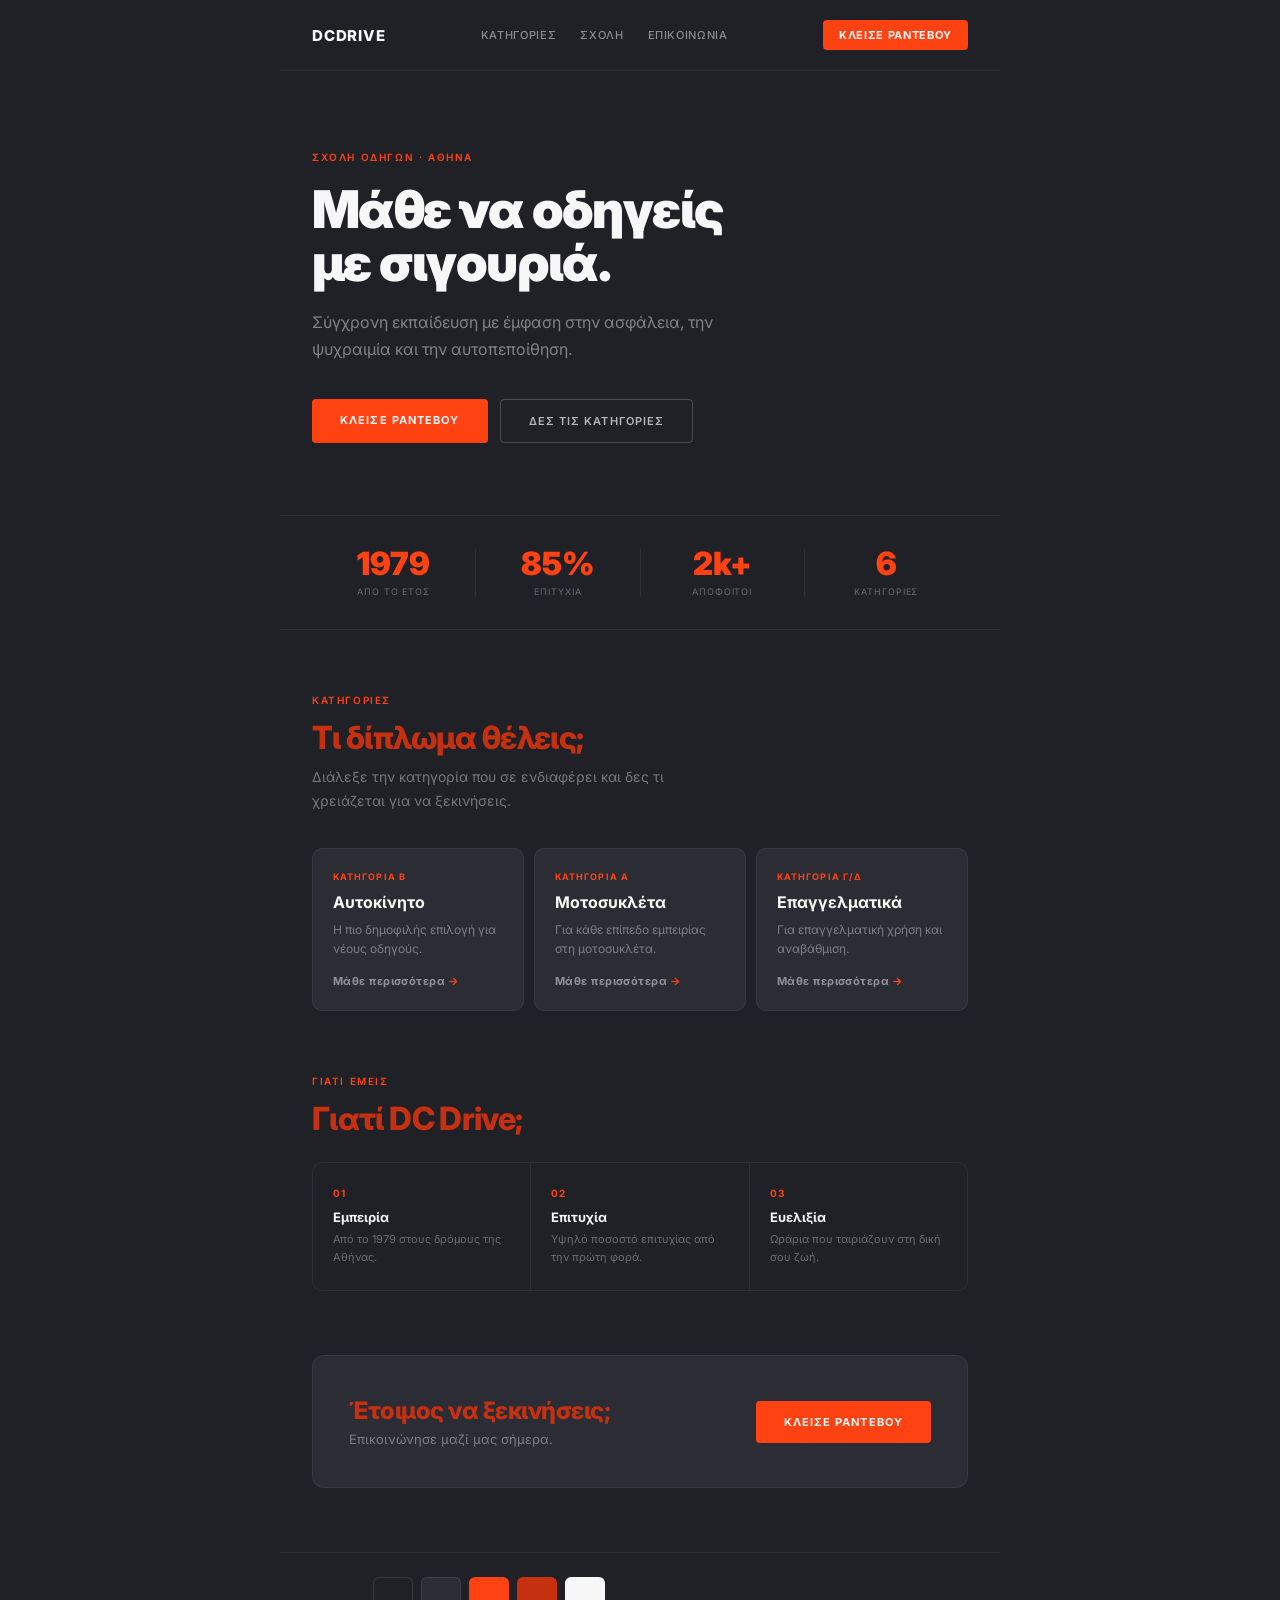
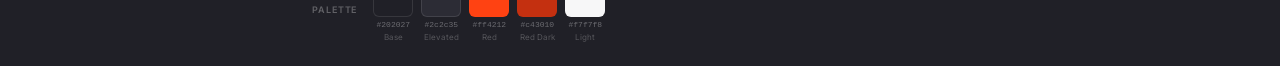
==== commit 029ebcac: "Color: section headings in dark red #c43010" ====
--- a/color-preview.html
+++ b/color-preview.html
@@ -38,7 +38,7 @@
 /* Section */
 .section { padding: 64px 32px; }
 .section-lbl { font-size: 10px; font-weight: 600; letter-spacing: 0.16em; text-transform: uppercase; color: #ff4212; margin-bottom: 12px; }
-.section-h2 { font-size: 32px; font-weight: 800; color: #f7f7f8; letter-spacing: -0.02em; margin-bottom: 8px; }
+.section-h2 { font-size: 32px; font-weight: 800; color: #c43010; letter-spacing: -0.02em; margin-bottom: 8px; }
 .section-sub { font-size: 14px; color: rgba(247,247,248,0.4); line-height: 1.65; max-width: 400px; margin-bottom: 36px; }
 
 /* Cards — elevated dark */
@@ -60,7 +60,7 @@
 
 /* CTA */
 .cta-section { margin: 0 32px 64px; background: #2c2c35; border-radius: 12px; padding: 40px 36px; border: 1px solid rgba(255,255,255,0.06); display: flex; align-items: center; justify-content: space-between; gap: 24px; flex-wrap: wrap; }
-.cta-h { font-size: 24px; font-weight: 800; color: #f7f7f8; letter-spacing: -0.02em; margin-bottom: 6px; }
+.cta-h { font-size: 24px; font-weight: 800; color: #c43010; letter-spacing: -0.02em; margin-bottom: 6px; }
 .cta-s { font-size: 13px; color: rgba(247,247,248,0.4); }
 
 /* Palette swatches at bottom */
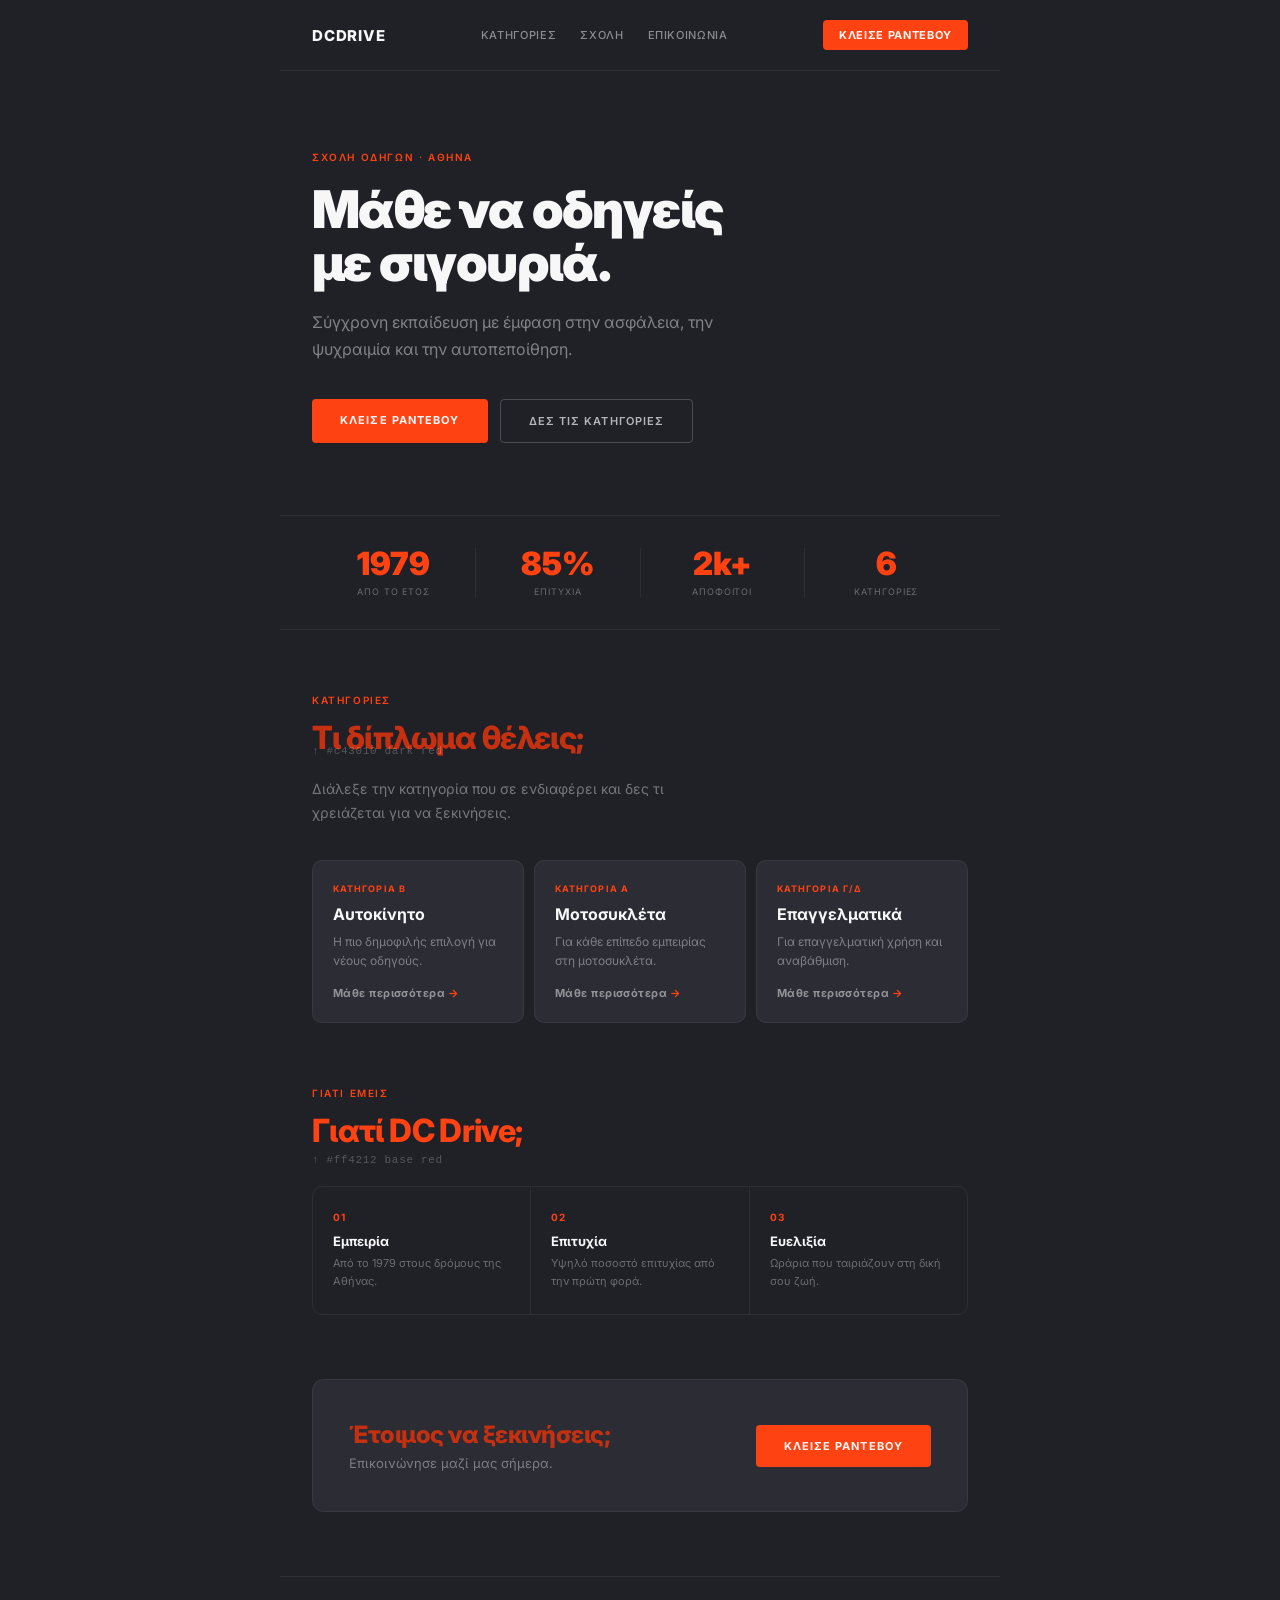
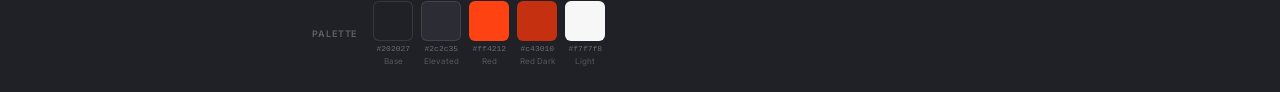
==== commit 3093b8fc: "Color: heading comparison dark red vs base red" ====
--- a/color-preview.html
+++ b/color-preview.html
@@ -108,7 +108,7 @@
 <!-- Categories -->
 <div class="section">
   <div class="section-lbl">Κατηγορίες</div>
-  <div class="section-h2">Τι δίπλωμα θέλεις;</div>
+  <div class="section-h2">Τι δίπλωμα θέλεις;</div><div style="font-size:11px;color:rgba(247,247,248,0.25);margin:-20px 0 20px;font-family:monospace;letter-spacing:0.06em">↑ #c43010 dark red</div>
   <div class="section-sub">Διάλεξε την κατηγορία που σε ενδιαφέρει και δες τι χρειάζεται για να ξεκινήσεις.</div>
   <div class="cards">
     <div class="card">
@@ -135,7 +135,7 @@
 <!-- Why us -->
 <div class="section" style="padding-top:0">
   <div class="section-lbl">Γιατί εμείς</div>
-  <div class="section-h2" style="margin-bottom:24px">Γιατί DC Drive;</div>
+  <div class="section-h2" style="margin-bottom:4px;color:#ff4212">Γιατί DC Drive;</div><div style="font-size:11px;color:rgba(247,247,248,0.25);margin-bottom:20px;font-family:monospace;letter-spacing:0.06em">↑ #ff4212 base red</div>
   <div class="features">
     <div class="feature">
       <div class="feature-num">01</div>
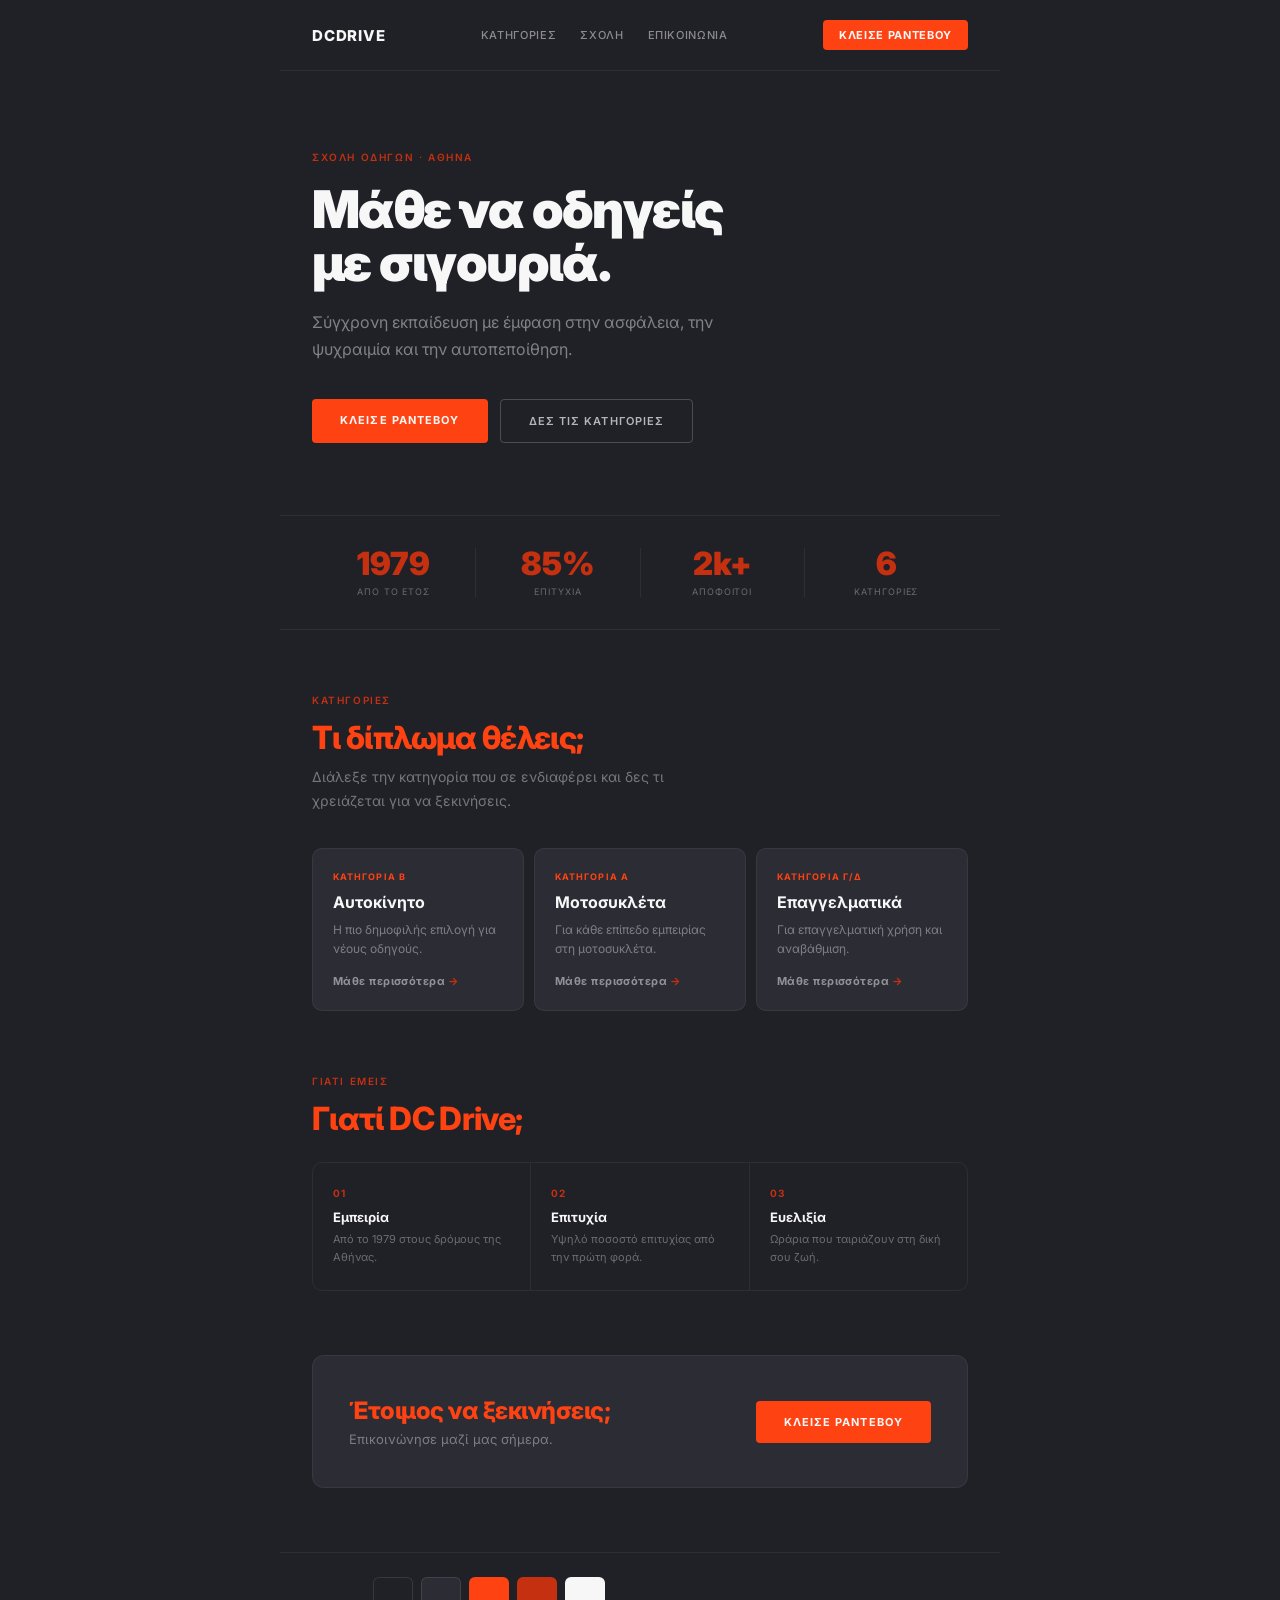
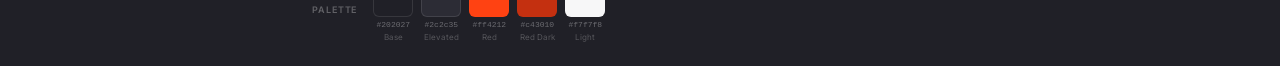
==== commit 7a8947ce: "Color hierarchy: eyebrow+stats dark red, headings base red, hero white" ====
--- a/color-preview.html
+++ b/color-preview.html
@@ -21,7 +21,7 @@
 
 /* Hero */
 .hero { padding: 80px 32px 72px; }
-.hero-lbl { font-size: 10px; font-weight: 600; letter-spacing: 0.16em; text-transform: uppercase; color: #ff4212; margin-bottom: 20px; }
+.hero-lbl { font-size: 10px; font-weight: 600; letter-spacing: 0.16em; text-transform: uppercase; color: #c43010; margin-bottom: 20px; }
 .hero-h1  { font-size: 52px; font-weight: 900; color: #f7f7f8; line-height: 1.02; letter-spacing: -0.03em; margin-bottom: 20px; }
 .hero-sub { font-size: 16px; color: rgba(247,247,248,0.45); line-height: 1.7; margin-bottom: 36px; max-width: 420px; }
 .hero-btns { display: flex; gap: 12px; }
@@ -32,13 +32,13 @@
 .stats { padding: 32px; border-top: 1px solid rgba(255,255,255,0.06); border-bottom: 1px solid rgba(255,255,255,0.06); display: flex; }
 .stat { flex: 1; text-align: center; border-right: 1px solid rgba(255,255,255,0.06); padding: 0 16px; }
 .stat:last-child { border-right: none; }
-.stat-num { font-size: 32px; font-weight: 900; color: #ff4212; line-height: 1; }
+.stat-num { font-size: 32px; font-weight: 900; color: #c43010; line-height: 1; }
 .stat-lbl { font-size: 9px; color: rgba(247,247,248,0.35); letter-spacing: 0.1em; text-transform: uppercase; margin-top: 6px; }
 
 /* Section */
 .section { padding: 64px 32px; }
-.section-lbl { font-size: 10px; font-weight: 600; letter-spacing: 0.16em; text-transform: uppercase; color: #ff4212; margin-bottom: 12px; }
-.section-h2 { font-size: 32px; font-weight: 800; color: #c43010; letter-spacing: -0.02em; margin-bottom: 8px; }
+.section-lbl { font-size: 10px; font-weight: 600; letter-spacing: 0.16em; text-transform: uppercase; color: #c43010; margin-bottom: 12px; }
+.section-h2 { font-size: 32px; font-weight: 800; color: #ff4212; letter-spacing: -0.02em; margin-bottom: 8px; }
 .section-sub { font-size: 14px; color: rgba(247,247,248,0.4); line-height: 1.65; max-width: 400px; margin-bottom: 36px; }
 
 /* Cards — elevated dark */
@@ -48,19 +48,19 @@
 .card-title { font-size: 16px; font-weight: 700; color: #f7f7f8; margin-bottom: 8px; }
 .card-desc  { font-size: 12px; color: rgba(247,247,248,0.4); line-height: 1.6; }
 .card-cta   { font-size: 11px; font-weight: 700; color: rgba(247,247,248,0.5); margin-top: 16px; letter-spacing: 0.04em; }
-.card-cta span { color: #ff4212; }
+.card-cta span { color: #c43010; }
 
 /* Why us */
 .features { display: flex; gap: 0; border: 1px solid rgba(255,255,255,0.06); border-radius: 10px; overflow: hidden; }
 .feature { flex: 1; padding: 24px 20px; border-right: 1px solid rgba(255,255,255,0.06); }
 .feature:last-child { border-right: none; }
-.feature-num { font-size: 10px; font-weight: 700; color: #ff4212; letter-spacing: 0.1em; margin-bottom: 10px; }
+.feature-num { font-size: 10px; font-weight: 700; color: #c43010; letter-spacing: 0.1em; margin-bottom: 10px; }
 .feature-title { font-size: 13px; font-weight: 700; color: #f7f7f8; margin-bottom: 6px; }
 .feature-desc  { font-size: 11px; color: rgba(247,247,248,0.35); line-height: 1.6; }
 
 /* CTA */
 .cta-section { margin: 0 32px 64px; background: #2c2c35; border-radius: 12px; padding: 40px 36px; border: 1px solid rgba(255,255,255,0.06); display: flex; align-items: center; justify-content: space-between; gap: 24px; flex-wrap: wrap; }
-.cta-h { font-size: 24px; font-weight: 800; color: #c43010; letter-spacing: -0.02em; margin-bottom: 6px; }
+.cta-h { font-size: 24px; font-weight: 800; color: #ff4212; letter-spacing: -0.02em; margin-bottom: 6px; }
 .cta-s { font-size: 13px; color: rgba(247,247,248,0.4); }
 
 /* Palette swatches at bottom */
@@ -108,7 +108,7 @@
 <!-- Categories -->
 <div class="section">
   <div class="section-lbl">Κατηγορίες</div>
-  <div class="section-h2">Τι δίπλωμα θέλεις;</div><div style="font-size:11px;color:rgba(247,247,248,0.25);margin:-20px 0 20px;font-family:monospace;letter-spacing:0.06em">↑ #c43010 dark red</div>
+  <div class="section-h2">Τι δίπλωμα θέλεις;</div>
   <div class="section-sub">Διάλεξε την κατηγορία που σε ενδιαφέρει και δες τι χρειάζεται για να ξεκινήσεις.</div>
   <div class="cards">
     <div class="card">
@@ -135,7 +135,7 @@
 <!-- Why us -->
 <div class="section" style="padding-top:0">
   <div class="section-lbl">Γιατί εμείς</div>
-  <div class="section-h2" style="margin-bottom:4px;color:#ff4212">Γιατί DC Drive;</div><div style="font-size:11px;color:rgba(247,247,248,0.25);margin-bottom:20px;font-family:monospace;letter-spacing:0.06em">↑ #ff4212 base red</div>
+  <div class="section-h2" style="margin-bottom:24px">Γιατί DC Drive;</div>
   <div class="features">
     <div class="feature">
       <div class="feature-num">01</div>
